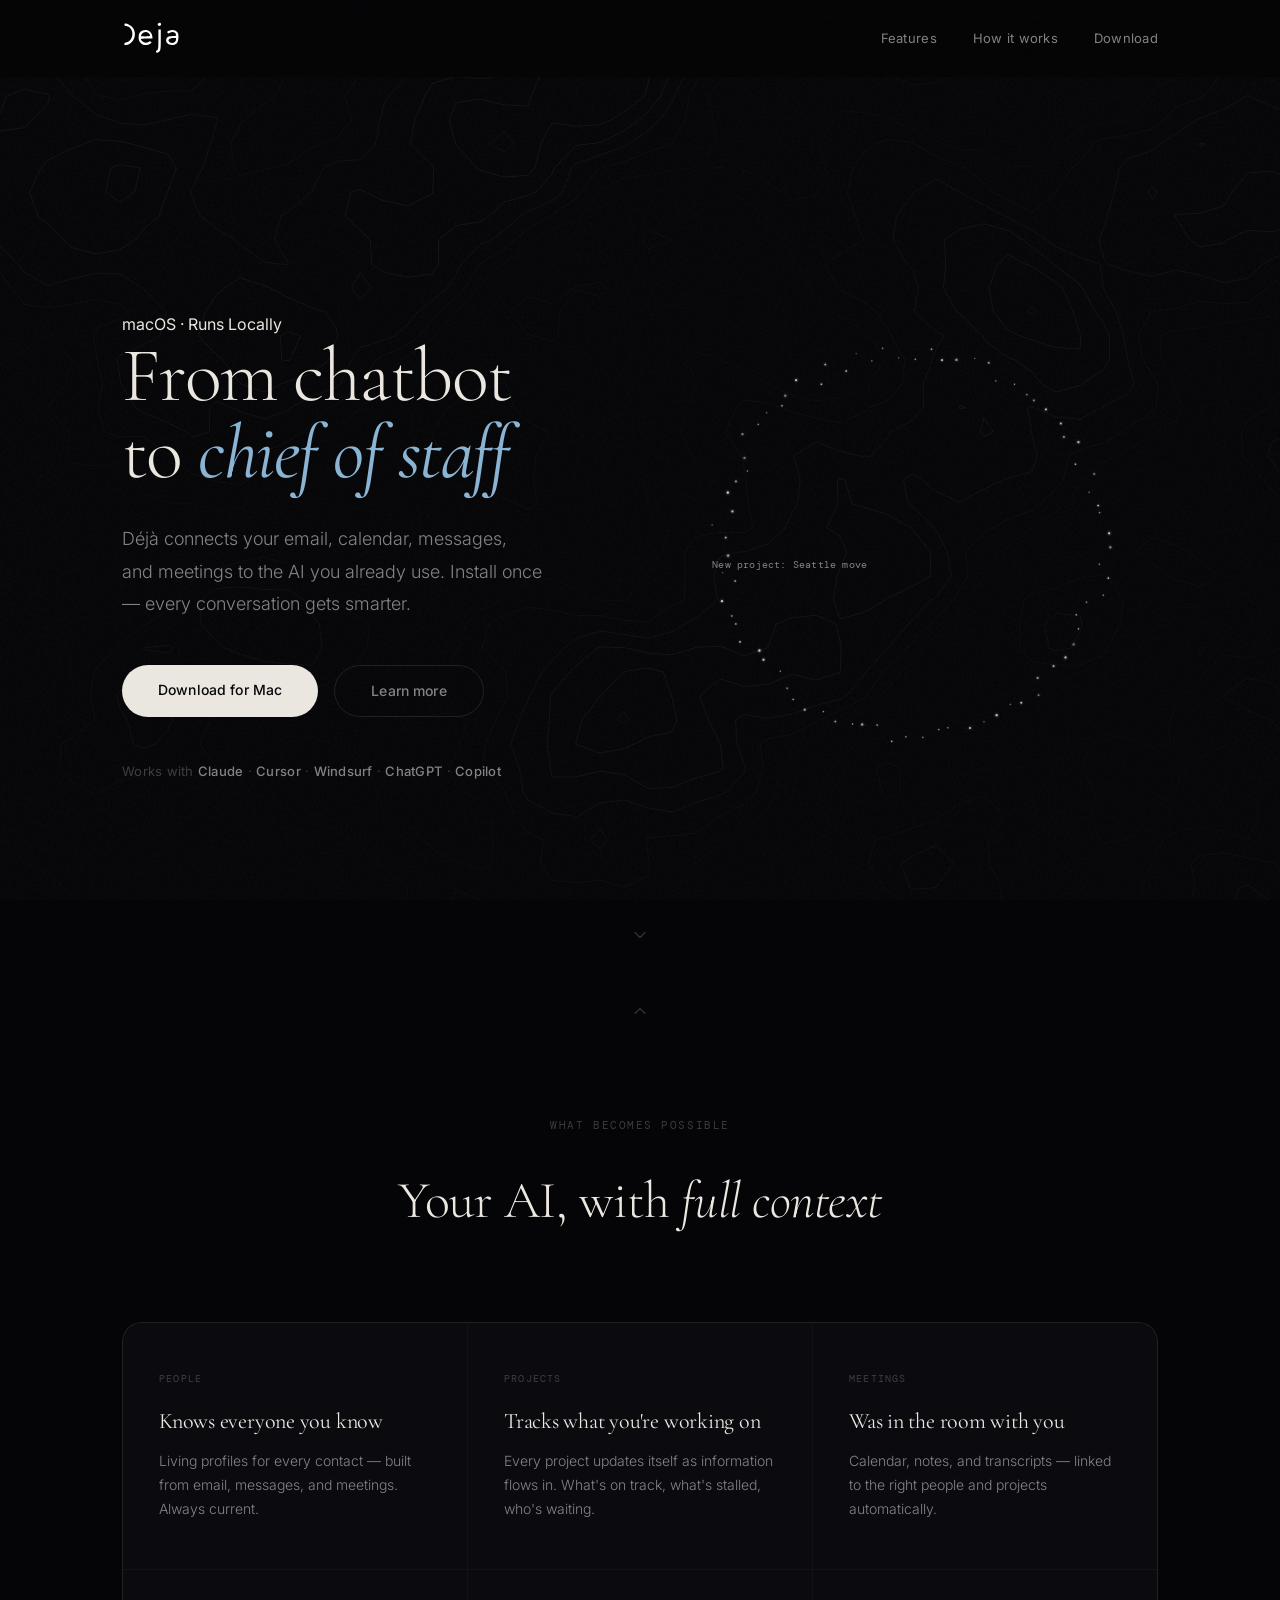
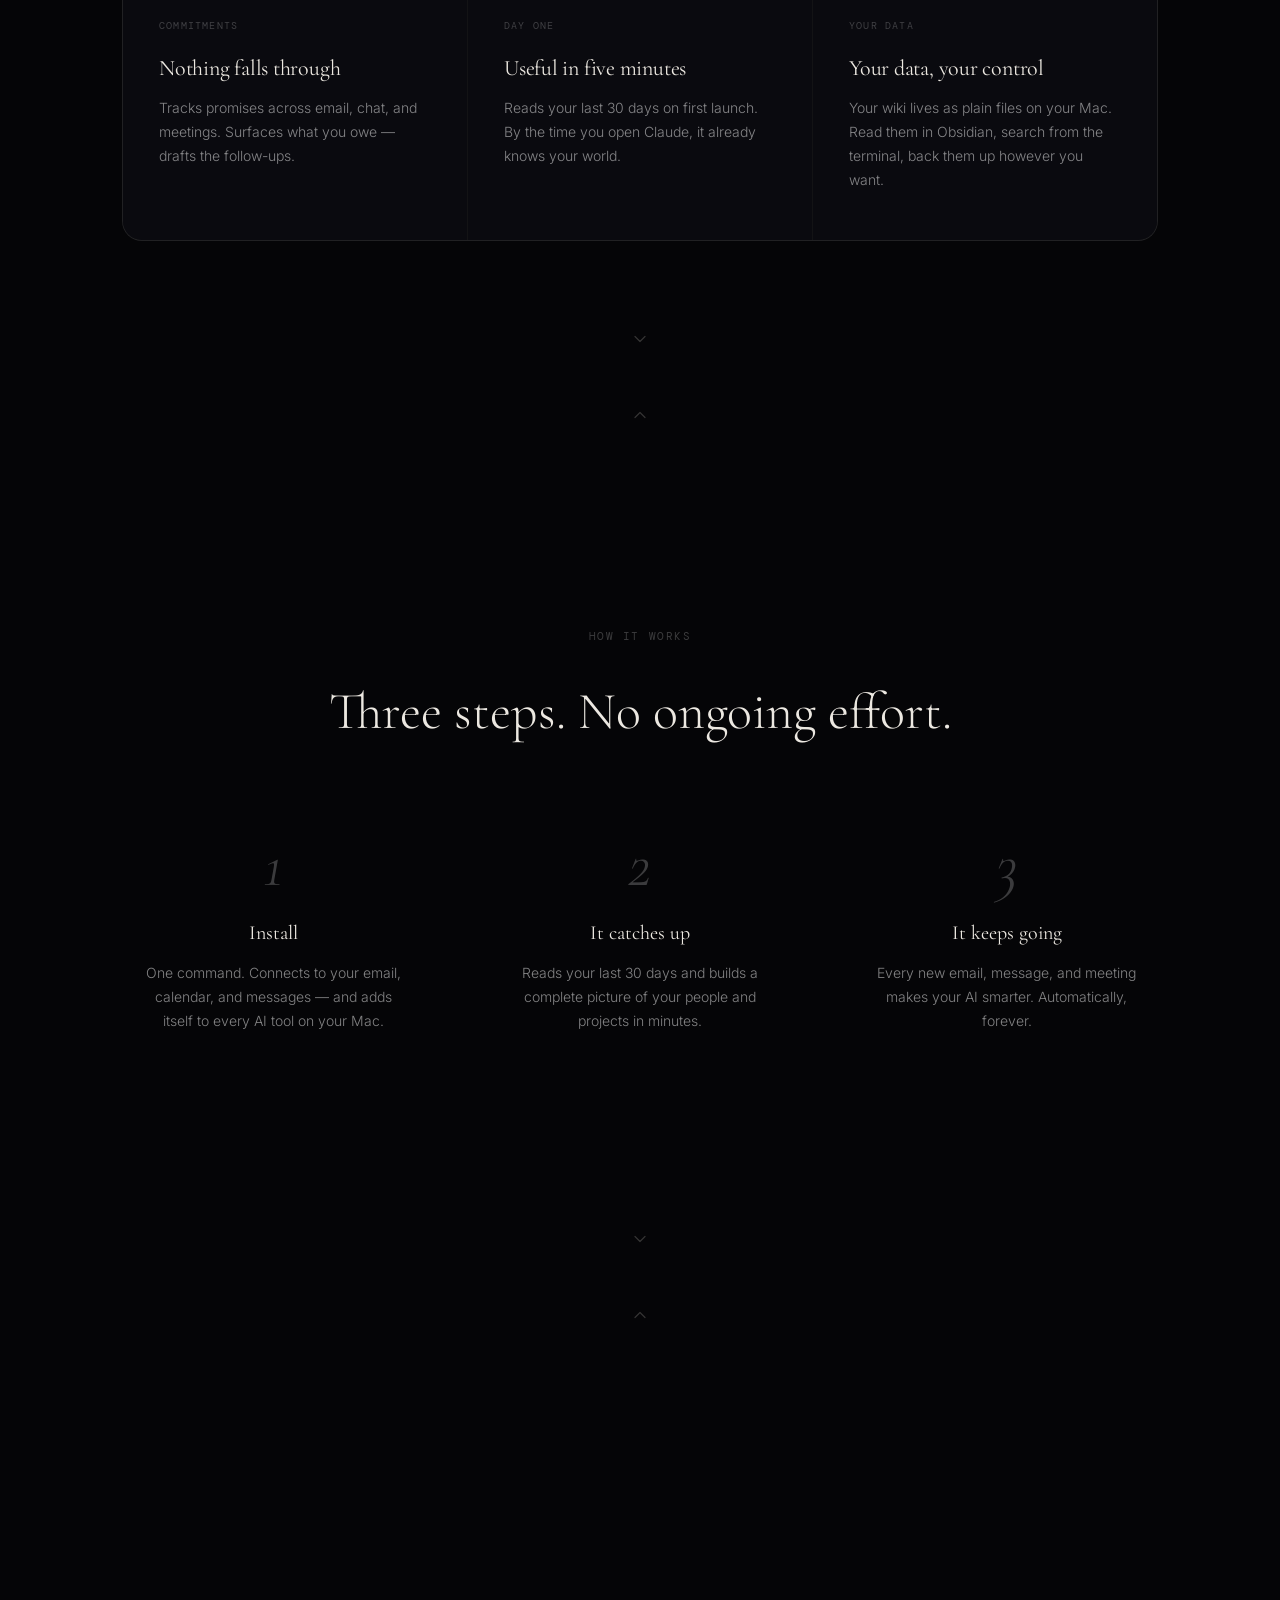
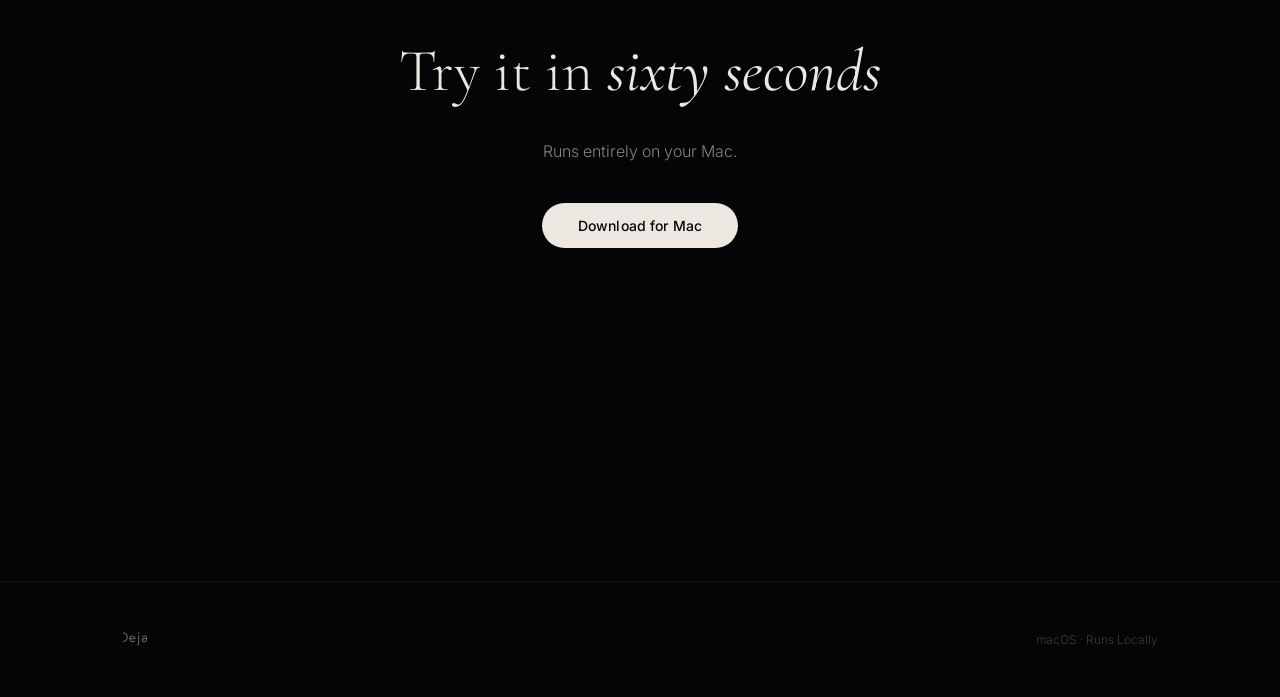
==== site/index.html @ c7aaafd3 "site: embedded up/down chevrons per slide, not fixed Co-Authored-By: Claude Opus 4.6 (1M context) <n" ====
<!DOCTYPE html>
<html lang="en">
<head>
<meta charset="UTF-8">
<meta name="viewport" content="width=device-width, initial-scale=1.0">
<title>Déjà — From chatbot to chief of staff</title>
<link rel="icon" type="image/svg+xml" href="/favicon.svg">
<link rel="preconnect" href="https://fonts.googleapis.com">
<link rel="preconnect" href="https://fonts.gstatic.com" crossorigin>
<link href="https://fonts.googleapis.com/css2?family=Cormorant+Garamond:ital,wght@0,300;0,400;0,500;0,600;1,300;1,400;1,500&family=DM+Mono:wght@300;400&family=Inter:wght@300;400;500&display=swap" rel="stylesheet">
<style>
*,*::before,*::after{box-sizing:border-box;margin:0;padding:0}

:root{
  --bg:#050507;
  --bg2:#0a0a0f;
  --bg3:#101018;
  --border:rgba(255,255,255,0.06);
  --border-b:rgba(255,255,255,0.10);
  --text:#ece8e1;
  --text2:rgba(255,255,255,0.50);
  --text3:rgba(255,255,255,0.22);
  --warm:rgba(236,232,225,0.08);
  --serif:'Cormorant Garamond',Georgia,serif;
  --sans:'Inter',system-ui,sans-serif;
  --mono:'DM Mono',monospace;
  --ease:cubic-bezier(0.16,1,0.3,1);
}

html{scroll-behavior:smooth;scroll-snap-type:y mandatory;overflow-y:scroll}
section,footer{scroll-snap-align:start}
body{background:var(--bg);color:var(--text);font-family:var(--sans);font-size:16px;line-height:1.6;overflow-x:hidden;-webkit-font-smoothing:antialiased}

/* Noise */
body::after{content:'';position:fixed;inset:0;background-image:url("data:image/svg+xml,%3Csvg viewBox='0 0 512 512' xmlns='http://www.w3.org/2000/svg'%3E%3Cfilter id='n'%3E%3CfeTurbulence type='fractalNoise' baseFrequency='0.65' numOctaves='4' stitchTiles='stitch'/%3E%3C/filter%3E%3Crect width='100%25' height='100%25' filter='url(%23n)' opacity='0.03'/%3E%3C/svg%3E");pointer-events:none;z-index:50}

/* Topo background */
.topo{position:fixed;inset:0;pointer-events:none;z-index:0;opacity:1}
.topo svg{width:100%;height:100%}

/* Layout */
.w{max-width:1100px;margin:0 auto;padding:0 32px;position:relative;z-index:1}
section{min-height:100vh;padding:140px 0;position:relative;display:flex;align-items:center}
section>.w{width:100%}

/* Reveal */
.r{opacity:0;transform:translateY(20px);transition:opacity 0.9s var(--ease),transform 0.9s var(--ease)}
.r.v{opacity:1;transform:translateY(0)}

/* ─── Nav ─── */
#top-bar{position:sticky;top:0;z-index:200}
nav{padding:20px 0;background:rgba(5,5,7,0.85);backdrop-filter:blur(20px);-webkit-backdrop-filter:blur(20px);border-bottom:1px solid transparent;transition:all 0.3s ease}
nav.scrolled{background:rgba(5,5,7,0.95);padding:14px 0;border-bottom-color:var(--border)}
.nav-i{display:flex;align-items:center;justify-content:space-between;position:relative}
.logo{display:flex;align-items:center;text-decoration:none}
.logo-svg{height:36px;width:auto}
.nav-l{display:flex;gap:36px;list-style:none}
.nav-l a{color:var(--text2);text-decoration:none;font-size:13px;font-weight:400;letter-spacing:0.02em;transition:color 0.2s}
.nav-l a:hover{color:var(--text)}

/* ─── Hero ─── */
.hero{padding:120px 0 80px}
.hero-grid{display:grid;grid-template-columns:1fr 1fr;gap:48px;align-items:center}
.hero-left{text-align:left}

.hero-ring{width:80px;height:80px;margin-bottom:48px}

/* Event ring — hero visual */
.event-ring-wrap{position:relative;width:100%;aspect-ratio:1;max-width:480px;margin:0 auto}
.event-ring-wrap canvas{width:100%;height:100%}
.event-label{
  position:absolute;
  font-family:var(--mono);font-size:10px;color:var(--text2);
  white-space:nowrap;pointer-events:none;
  opacity:0;transition:opacity 0.4s ease;
  letter-spacing:0.02em;
}
.event-label.on{opacity:1}

.hero h1{
  font-family:var(--serif);
  font-size:clamp(44px,6vw,80px);
  line-height:1.0;
  letter-spacing:-0.02em;
  font-weight:300;
  margin-bottom:32px;
}
.hero h1 em{font-style:italic;font-weight:400;color:#8ab4d4}

.hero-sub{font-size:18px;color:var(--text2);max-width:420px;line-height:1.8;font-weight:300;margin-bottom:44px}

.cta{display:flex;gap:16px;flex-wrap:wrap;margin-bottom:44px}
.btn{padding:14px 36px;font-size:14px;font-weight:500;border-radius:100px;text-decoration:none;transition:all 0.3s var(--ease);letter-spacing:0.01em}
.btn-p{background:var(--text);color:var(--bg)}
.btn-p:hover{transform:translateY(-2px);box-shadow:0 12px 40px rgba(236,232,225,0.15)}
.btn-s{background:transparent;color:var(--text2);border:1px solid var(--border-b)}
.btn-s:hover{border-color:var(--text2);color:var(--text)}

.compat{font-size:13px;color:var(--text3);font-weight:400;letter-spacing:0.02em}
.compat strong{color:var(--text2);font-weight:500}

@media(max-width:768px){
  .hero-grid{grid-template-columns:1fr;text-align:center}
  .hero-left{text-align:center}
  .cta{justify-content:center}
  .event-ring-wrap{max-width:320px}
}

/* Scroll chevrons — embedded in each slide */
.chev{
  position:absolute;left:50%;transform:translateX(-50%);
  cursor:pointer;opacity:0.2;transition:opacity 0.3s;
}
.chev:hover{opacity:0.5}
.chev-up{top:24px}
.chev-down{bottom:24px;animation:bob 2.5s ease infinite}
.chev svg{width:20px;height:20px}
.chev svg path{stroke:var(--text);stroke-width:1.5;fill:none;stroke-linecap:round;stroke-linejoin:round}
@keyframes bob{0%,100%{transform:translateY(0)}50%{transform:translateY(6px)}}

/* ─── Divider ─── */
.div-line{height:1px;background:var(--border)}

/* ─── Features ─── */
.feat{text-align:center}
.feat .label{font-family:var(--mono);font-size:11px;letter-spacing:0.14em;text-transform:uppercase;color:var(--text3);margin-bottom:24px}
.feat h2{font-family:var(--serif);font-size:clamp(36px,5vw,52px);font-weight:300;margin-bottom:80px;letter-spacing:-0.01em}

.cards{display:grid;grid-template-columns:repeat(3,1fr);gap:1px;background:var(--border);border-radius:20px;overflow:hidden;border:1px solid var(--border)}
.card{background:var(--bg2);padding:48px 36px;text-align:left;transition:background 0.4s}
.card:hover{background:var(--bg3)}
.card .label-sm{font-family:var(--mono);font-size:10px;color:var(--text3);letter-spacing:0.12em;text-transform:uppercase;margin-bottom:20px}
.card h3{font-family:var(--serif);font-size:22px;font-weight:400;letter-spacing:-0.01em;margin-bottom:14px;line-height:1.3}
.card p{color:var(--text2);font-size:14px;line-height:1.7;font-weight:300}

/* ─── Steps ─── */
.steps{text-align:center}
.steps .label{font-family:var(--mono);font-size:11px;letter-spacing:0.14em;text-transform:uppercase;color:var(--text3);margin-bottom:24px}
.steps h2{font-family:var(--serif);font-size:clamp(36px,5vw,52px);font-weight:300;margin-bottom:80px}
.step-grid{display:grid;grid-template-columns:repeat(3,1fr);gap:64px}
.step{text-align:center}
.step .num{font-family:var(--serif);font-size:64px;font-weight:300;font-style:italic;color:var(--text3);line-height:1;margin-bottom:20px}
.step h4{font-family:var(--serif);font-size:20px;font-weight:400;margin-bottom:12px}
.step p{font-size:14px;color:var(--text2);line-height:1.7;max-width:260px;margin:0 auto;font-weight:300}

/* ─── Install ─── */
.inst{text-align:center}
.inst h2{font-family:var(--serif);font-size:clamp(40px,6vw,60px);font-weight:300;margin-bottom:20px}
.inst h2 em{font-style:italic;font-weight:400}
.inst>div>p{color:var(--text2);font-size:16px;margin-bottom:48px;font-weight:300}

/* ─── Footer ─── */
footer{border-top:1px solid var(--border);padding:48px 0}
.foot{display:flex;justify-content:space-between;align-items:center}
.foot-l{display:flex;align-items:center;gap:12px}
.foot-l svg{height:16px;width:auto;opacity:0.4}
.foot-r{font-size:12px;color:var(--text3);font-weight:300}

/* Responsive */
@media(max-width:768px){
  section{padding:100px 0}
  .hero h1{font-size:40px}
  .cards{grid-template-columns:1fr}
  .step-grid{grid-template-columns:1fr;gap:48px}
  .nav-l{display:none}
  .compat{font-size:12px}
}
</style>
</head>
<body>

<div class="topo"><svg id="topo"></svg></div>

<header id="top-bar">
<nav>
  <div class="w nav-i">
    <a href="#" class="logo">
      <svg class="logo-svg" viewBox="4400 5100 3000 1800" xmlns="http://www.w3.org/2000/svg"><g transform="translate(0,12000) scale(1,-1)" fill="#ffffff"><path d="M6216 6740 c-39 -31 -42 -42 -21 -88 45 -98 184 -49 157 55 -15 63 -80 79 -136 33z"/><path d="M4524 6666 c5 -47 18 -57 93 -72 416 -82 402 -753 -18 -824 -71 -12 -79 -19 -79 -74 0 -59 1 -59 85 -45 506 84 610 789 151 1017 -145 72 -241 71 -232 -2z"/><path d="M6220 5944 c0 -495 -11 -564 -91 -564 -19 0 -29 -21 -29 -60 0 -69 30 -76 118 -31 111 57 122 117 122 649 l0 482 -60 0 -60 0 0 -476z"/><path d="M5400 6360 c-119 -64 -170 -163 -170 -330 0 -324 329 -496 592 -308 l62 43 -42 42 c-35 35 -48 38 -77 18 -119 -85 -259 -81 -347 9 -121 123 -102 135 219 142 l288 5 -9 108 c-21 251 -291 393 -516 271z m345 -139 c109 -122 86 -141 -175 -141 -249 0 -252 2 -184 102 92 136 256 154 359 39z"/><path d="M6745 6361 c-91 -42 -99 -55 -60 -108 23 -32 30 -31 105 8 145 76 310 16 310 -113 0 -46 -5 -48 -151 -48 -190 0 -278 -35 -322 -128 -125 -261 282 -444 519 -233 80 72 108 398 45 519 -71 137 -269 183 -446 103z m355 -432 c0 -143 -190 -226 -316 -138 -128 90 -25 209 180 209 l136 0 0 -71z"/></g></svg>
    </a>
    <ul class="nav-l">
      <li><a href="#features">Features</a></li>
      <li><a href="#how">How it works</a></li>
      <li><a href="/download">Download</a></li>
    </ul>
  </div>
</nav>
</header>

<section class="hero">
  <div class="w">
    <div class="hero-grid">
      <div class="hero-left">
        <div class="tag r">macOS · Runs Locally</div>
        <h1 class="r" style="transition-delay:0.1s">From chatbot<br>to <em>chief of staff</em></h1>
        <p class="hero-sub r" style="transition-delay:0.2s">Déjà connects your email, calendar, messages, and meetings to the AI you already use. Install once — every conversation gets smarter.</p>
        <div class="cta r" style="transition-delay:0.3s">
          <a href="/download" class="btn btn-p">Download for Mac</a>
          <a href="#features" class="btn btn-s">Learn more</a>
        </div>
        <div class="compat r" style="transition-delay:0.4s">
          Works with <strong>Claude</strong> · <strong>Cursor</strong> · <strong>Windsurf</strong> · <strong>ChatGPT</strong> · <strong>Copilot</strong>
        </div>
      </div>
      <div class="event-ring-wrap r" id="event-ring-wrap" style="transition-delay:0.2s">
        <canvas id="event-ring" width="960" height="960"></canvas>
      </div>
    </div>
  </div>
  <a class="chev chev-down" data-dir="down"><svg viewBox="0 0 24 24"><path d="M6 9l6 6 6-6"/></svg></a>
</section>

<section class="feat" id="features">
  <a class="chev chev-up" data-dir="up"><svg viewBox="0 0 24 24"><path d="M6 15l6-6 6 6"/></svg></a>
  <div class="w">
    <div class="label r">What becomes possible</div>
    <h2 class="r">Your AI, with <em style="font-style:italic">full context</em></h2>
    <div class="cards r" style="transition-delay:0.1s">
      <div class="card">
        <div class="label-sm">People</div>
        <h3>Knows everyone you know</h3>
        <p>Living profiles for every contact — built from email, messages, and meetings. Always current.</p>
      </div>
      <div class="card">
        <div class="label-sm">Projects</div>
        <h3>Tracks what you're working on</h3>
        <p>Every project updates itself as information flows in. What's on track, what's stalled, who's waiting.</p>
      </div>
      <div class="card">
        <div class="label-sm">Meetings</div>
        <h3>Was in the room with you</h3>
        <p>Calendar, notes, and transcripts — linked to the right people and projects automatically.</p>
      </div>
      <div class="card">
        <div class="label-sm">Commitments</div>
        <h3>Nothing falls through</h3>
        <p>Tracks promises across email, chat, and meetings. Surfaces what you owe — drafts the follow-ups.</p>
      </div>
      <div class="card">
        <div class="label-sm">Day one</div>
        <h3>Useful in five minutes</h3>
        <p>Reads your last 30 days on first launch. By the time you open Claude, it already knows your world.</p>
      </div>
      <div class="card">
        <div class="label-sm">Your data</div>
        <h3>Your data, your control</h3>
        <p>Your wiki lives as plain files on your Mac. Read them in Obsidian, search from the terminal, back them up however you want.</p>
      </div>
    </div>
  </div>
  <a class="chev chev-down" data-dir="down"><svg viewBox="0 0 24 24"><path d="M6 9l6 6 6-6"/></svg></a>
</section>

<section class="steps" id="how">
  <a class="chev chev-up" data-dir="up"><svg viewBox="0 0 24 24"><path d="M6 15l6-6 6 6"/></svg></a>
  <div class="w">
    <div class="label r">How it works</div>
    <h2 class="r">Three steps. No ongoing effort.</h2>
    <div class="step-grid r" style="transition-delay:0.1s">
      <div class="step">
        <div class="num">1</div>
        <h4>Install</h4>
        <p>One command. Connects to your email, calendar, and messages — and adds itself to every AI tool on your Mac.</p>
      </div>
      <div class="step">
        <div class="num">2</div>
        <h4>It catches up</h4>
        <p>Reads your last 30 days and builds a complete picture of your people and projects in minutes.</p>
      </div>
      <div class="step">
        <div class="num">3</div>
        <h4>It keeps going</h4>
        <p>Every new email, message, and meeting makes your AI smarter. Automatically, forever.</p>
      </div>
    </div>
  </div>
  <a class="chev chev-down" data-dir="down"><svg viewBox="0 0 24 24"><path d="M6 9l6 6 6-6"/></svg></a>
</section>

<section class="inst" id="install">
  <a class="chev chev-up" data-dir="up"><svg viewBox="0 0 24 24"><path d="M6 15l6-6 6 6"/></svg></a>
  <div class="w">
    <h2 class="r">Try it in <em>sixty seconds</em></h2>
    <p class="r">Runs entirely on your Mac.</p>
    <div class="r" style="transition-delay:0.1s">
      <a href="#" class="btn btn-p">Download for Mac</a>
    </div>
  </div>
</section>

<footer>
  <div class="w foot">
    <div class="foot-l">
      <svg viewBox="4400 5100 3000 1800" xmlns="http://www.w3.org/2000/svg"><g transform="translate(0,12000) scale(1,-1)" fill="#ffffff"><path d="M6216 6740 c-39 -31 -42 -42 -21 -88 45 -98 184 -49 157 55 -15 63 -80 79 -136 33z"/><path d="M4524 6666 c5 -47 18 -57 93 -72 416 -82 402 -753 -18 -824 -71 -12 -79 -19 -79 -74 0 -59 1 -59 85 -45 506 84 610 789 151 1017 -145 72 -241 71 -232 -2z"/><path d="M6220 5944 c0 -495 -11 -564 -91 -564 -19 0 -29 -21 -29 -60 0 -69 30 -76 118 -31 111 57 122 117 122 649 l0 482 -60 0 -60 0 0 -476z"/><path d="M5400 6360 c-119 -64 -170 -163 -170 -330 0 -324 329 -496 592 -308 l62 43 -42 42 c-35 35 -48 38 -77 18 -119 -85 -259 -81 -347 9 -121 123 -102 135 219 142 l288 5 -9 108 c-21 251 -291 393 -516 271z m345 -139 c109 -122 86 -141 -175 -141 -249 0 -252 2 -184 102 92 136 256 154 359 39z"/><path d="M6745 6361 c-91 -42 -99 -55 -60 -108 23 -32 30 -31 105 8 145 76 310 16 310 -113 0 -46 -5 -48 -151 -48 -190 0 -278 -35 -322 -128 -125 -261 282 -444 519 -233 80 72 108 398 45 519 -71 137 -269 183 -446 103z m355 -432 c0 -143 -190 -226 -316 -138 -128 90 -25 209 180 209 l136 0 0 -71z"/></g></svg>
    </div>
    <span class="foot-r">macOS · Runs Locally</span>
  </div>
</footer>


<script>
// ─── Animated dot ring ───
// A ring of dots that drift organically, breathing and reforming.
// Used for logo (nav), hero mark, and footer.
function dotRing(canvas,radius,count,dotSize,speed){
  const ctx=canvas.getContext('2d');
  const cx=canvas.width/2,cy=canvas.height/2;
  const dots=[];
  for(let i=0;i<count;i++){
    const angle=(Math.PI*2/count)*i;
    dots.push({
      baseAngle:angle,
      phase:Math.random()*Math.PI*2,
      // very small drift — dots stay close to the circle
      freqA:0.4+Math.random()*0.3,
      freqR:0.5+Math.random()*0.3,
      ampA:0.015+Math.random()*0.025,   // tiny angular drift
      ampR:0.04+Math.random()*0.06,      // tiny radial drift (fraction of radius)
    });
  }
  let t=0;
  function draw(){
    ctx.clearRect(0,0,canvas.width,canvas.height);
    t+=speed;
    for(const d of dots){
      const aOff=Math.sin(t*d.freqA+d.phase)*d.ampA;
      const rOff=Math.sin(t*d.freqR*1.3+d.phase+1.5)*d.ampR*radius;
      const a=d.baseAngle+aOff;
      const r=radius+rOff;
      const x=cx+Math.cos(a)*r;
      const y=cy+Math.sin(a)*r;
      // soft glow
      const grad=ctx.createRadialGradient(x,y,0,x,y,dotSize*2.5);
      grad.addColorStop(0,'rgba(236,232,225,0.6)');
      grad.addColorStop(1,'rgba(236,232,225,0)');
      ctx.beginPath();
      ctx.arc(x,y,dotSize*2.5,0,Math.PI*2);
      ctx.fillStyle=grad;
      ctx.fill();
      // crisp dot
      ctx.beginPath();
      ctx.arc(x,y,dotSize,0,Math.PI*2);
      ctx.fillStyle='rgba(236,232,225,0.85)';
      ctx.fill();
    }
    requestAnimationFrame(draw);
  }
  draw();
}


// ─── Event ring — hero visual ───
(function(){
  const canvas=document.getElementById('event-ring');
  const wrap=document.getElementById('event-ring-wrap');
  const ctx=canvas.getContext('2d');
  const W=canvas.width,H=canvas.height;
  const cx=W/2,cy=H/2,radius=380;
  const COUNT=80;

  // Colors by signal type
  const C={
    email:'#7eb8da',    // blue
    cal:'#d4a574',      // amber
    msg:'#a8d4a0',      // green
    meet:'#c9b3df',     // purple
    contact:'#dfb3b3',  // pink
    project:'#dfd4b3',  // gold
    wiki:'#b3c9df',     // slate
  };
  const EVENTS=[
    // Email — sent, received, threads
    {l:'Sent reply to contractor',c:C.email},
    {l:'Email from recruiter',c:C.email},
    {l:'Thread: Q2 pricing rollback',c:C.email},
    {l:'Follow-up drafted to Sarah',c:C.email},
    {l:'Invoice from landscaper',c:C.email},
    {l:'Sent: listing agreement signed',c:C.email},
    {l:'Email from kids\' coach',c:C.email},
    {l:'Newsletter archived',c:C.email},
    {l:'Thread: relocation logistics',c:C.email},
    {l:'Reply to design feedback',c:C.email},
    // Calendar — past & upcoming
    {l:'1:1 with manager ended',c:C.cal},
    {l:'Board review tomorrow 2pm',c:C.cal},
    {l:'Call with Alex — 35 min',c:C.cal},
    {l:'Team standup ended',c:C.cal},
    {l:'Interview loop completed',c:C.cal},
    {l:'Parent-teacher conf at 4pm',c:C.cal},
    {l:'Dentist appointment moved',c:C.cal},
    // Messages — iMessage, WhatsApp, Slack
    {l:'iMessage from partner',c:C.msg},
    {l:'WhatsApp: soccer parents',c:C.msg},
    {l:'Slack DM from Amanda',c:C.msg},
    {l:'iMessage: "on my way"',c:C.msg},
    {l:'WhatsApp: sent voice note',c:C.msg},
    {l:'Slack thread: theme bug',c:C.msg},
    {l:'iMessage from Mom',c:C.msg},
    {l:'Group chat: weekend plans',c:C.msg},
    // Meetings — Granola, Meet transcripts
    {l:'Meeting notes: product sync',c:C.meet},
    {l:'Transcript: investor call',c:C.meet},
    {l:'Action items extracted',c:C.meet},
    {l:'Granola: design review',c:C.meet},
    {l:'Meeting with no notes recorded',c:C.meet},
    {l:'Transcript: onboarding call',c:C.meet},
    // Contacts — enrichment
    {l:'Phone added: +1 480-600-8011',c:C.contact},
    {l:'New contact: Jake Fowler',c:C.contact},
    {l:'Company enriched: Shopify',c:C.contact},
    {l:'Email found: kaz@opendoor.com',c:C.contact},
    {l:'Contact merged: duplicate',c:C.contact},
    // Projects — updates, status
    {l:'Project updated: home reno',c:C.project},
    {l:'Commitment tracked: send deck',c:C.project},
    {l:'Project closed: offer declined',c:C.project},
    {l:'New project: Seattle move',c:C.project},
    {l:'Stalled: waiting on reply',c:C.project},
    // Wiki — page writes
    {l:'Wiki: created people/jake-fowler',c:C.wiki},
    {l:'Wiki: updated pricing-overhaul',c:C.wiki},
    {l:'Wiki: linked 3 entities',c:C.wiki},
    {l:'Wiki: enriched 12 contacts',c:C.wiki},
    {l:'Reflect: cleaned stale facts',c:C.wiki},
    {l:'Wiki: 94 people, 23 projects',c:C.wiki},
  ];

  const dots=[];
  const labelEls=[];
  let t=0;

  // The ring slowly rotates
  let ringAngle=0;

  for(let i=0;i<COUNT;i++){
    const angle=(Math.PI*2/COUNT)*i;
    const ev=EVENTS[i%EVENTS.length];
    dots.push({
      baseAngle:angle,
      phase:Math.random()*Math.PI*2,
      freqA:0.3+Math.random()*0.4,
      freqR:0.35+Math.random()*0.35,
      ampA:0.008+Math.random()*0.015,
      ampR:0.02+Math.random()*0.04,
      color:ev.c,
      size:1+Math.random()*1.5,
      opacity:0.4+Math.random()*0.5,
      active:0,
      label:ev.l,
    });
  }

  // Create a small pool of reusable label elements
  const LABEL_POOL=4;
  for(let i=0;i<LABEL_POOL;i++){
    const el=document.createElement('div');
    el.className='event-label';
    wrap.appendChild(el);
    labelEls.push({el,dotIdx:-1,life:0});
  }

  // Activate random dots
  function fireEvent(){
    const idx=Math.floor(Math.random()*COUNT);
    const d=dots[idx];
    d.active=1;

    // Find a free label slot
    const slot=labelEls.find(l=>l.life<=0);
    if(slot){
      slot.dotIdx=idx;
      slot.life=300;
      slot.el.textContent=d.label;
      slot.el.classList.add('on');
    }

    setTimeout(fireEvent,1500+Math.random()*2000);
  }
  setTimeout(fireEvent,600);

  function draw(){
    ctx.clearRect(0,0,W,H);
    t+=0.006;
    ringAngle+=0.0003; // slow rotation

    for(let i=0;i<COUNT;i++){
      const d=dots[i];

      // Decay active glow
      if(d.active>0)d.active=Math.max(0,d.active-0.012);

      const aOff=Math.sin(t*d.freqA+d.phase)*d.ampA;
      const rOff=Math.sin(t*d.freqR*1.3+d.phase+1.5)*d.ampR*radius;
      const a=d.baseAngle+aOff+ringAngle;
      const r=radius+rOff;
      const x=cx+Math.cos(a)*r;
      const y=cy+Math.sin(a)*r;

      // Store for label positioning
      d._x=x;d._y=y;d._a=a;

      const rgb=hexToRgb(d.color);
      const glow=d.active;

      // Active: colored glow burst
      if(glow>0.01){
        const grad=ctx.createRadialGradient(x,y,0,x,y,25*glow);
        grad.addColorStop(0,`rgba(${rgb},${0.4*glow})`);
        grad.addColorStop(1,`rgba(${rgb},0)`);
        ctx.beginPath();
        ctx.arc(x,y,25*glow,0,Math.PI*2);
        ctx.fillStyle=grad;
        ctx.fill();
      }

      // Ambient glow
      const aGrad=ctx.createRadialGradient(x,y,0,x,y,d.size*3);
      aGrad.addColorStop(0,`rgba(236,232,225,${d.opacity*0.25})`);
      aGrad.addColorStop(1,'rgba(236,232,225,0)');
      ctx.beginPath();
      ctx.arc(x,y,d.size*3,0,Math.PI*2);
      ctx.fillStyle=aGrad;
      ctx.fill();

      // Dot — colored when active, warm white when idle
      const dotColor=glow>0.3?d.color:`rgba(236,232,225,${d.opacity})`;
      const dotR=d.size+(glow>0.3?1.5*glow:0);
      ctx.beginPath();
      ctx.arc(x,y,dotR,0,Math.PI*2);
      ctx.fillStyle=dotColor;
      ctx.fill();
    }

    // Update label positions — anchored to dot, offset outward
    const cssW=wrap.offsetWidth;
    const scale=cssW/W;
    for(const slot of labelEls){
      if(slot.life>0){
        slot.life--;
        if(slot.life<=0){
          slot.el.classList.remove('on');
          slot.dotIdx=-1;
          continue;
        }
        const d=dots[slot.dotIdx];
        // Position label at the dot, nudged outward from center
        const outward=16;
        const lx=d._x*scale+Math.cos(d._a)*outward;
        const ly=d._y*scale+Math.sin(d._a)*outward;
        slot.el.style.left=lx+'px';
        slot.el.style.top=ly+'px';
        slot.el.style.right='auto';
      }
    }

    requestAnimationFrame(draw);
  }

  function hexToRgb(hex){
    const r=parseInt(hex.slice(1,3),16);
    const g=parseInt(hex.slice(3,5),16);
    const b=parseInt(hex.slice(5,7),16);
    return`${r},${g},${b}`;
  }

  draw();
})();

// ─── Topo contour lines ───
(function(){
  const svg=document.getElementById('topo');
  const NS='http://www.w3.org/2000/svg';
  let W,H,t=0;

  const SEED=Math.random()*1000;
  const P=new Uint8Array(512);
  for(let i=0;i<256;i++)P[i]=i;
  for(let i=255;i>0;i--){const j=Math.floor((SEED+i*2654435761)%256);[P[i],P[j]]=[P[j],P[i]]}
  for(let i=0;i<256;i++)P[i+256]=P[i];

  function fade(t){return t*t*t*(t*(t*6-15)+10)}
  function lerp(a,b,t){return a+t*(b-a)}
  function grad(h,x,y){const v=h&3;return(v===0?x+y:v===1?-x+y:v===2?x-y:-x-y)}
  function noise(x,y){
    const X=Math.floor(x)&255,Y=Math.floor(y)&255;
    const xf=x-Math.floor(x),yf=y-Math.floor(y);
    const u=fade(xf),v=fade(yf);
    const aa=P[P[X]+Y],ab=P[P[X]+Y+1],ba=P[P[X+1]+Y],bb=P[P[X+1]+Y+1];
    return lerp(lerp(grad(aa,xf,yf),grad(ba,xf-1,yf),u),lerp(grad(ab,xf,yf-1),grad(bb,xf-1,yf-1),u),v);
  }
  function fbm(x,y,oct){let v=0,amp=1,freq=1,max=0;for(let i=0;i<oct;i++){v+=noise(x*freq,y*freq)*amp;max+=amp;amp*=0.5;freq*=2}return v/max}

  function contour(threshold,res,time){
    const cols=Math.ceil(W/res)+1,rows=Math.ceil(H/res)+1;
    const field=[];
    for(let j=0;j<rows;j++){field[j]=[];for(let i=0;i<cols;i++)field[j][i]=fbm(i*0.06+time*0.3,j*0.06+time*0.15,4)}
    const segs=[];
    for(let j=0;j<rows-1;j++){for(let i=0;i<cols-1;i++){
      const tl=field[j][i]>=threshold?1:0,tr=field[j][i+1]>=threshold?1:0,br=field[j+1][i+1]>=threshold?1:0,bl=field[j+1][i]>=threshold?1:0;
      const idx=tl*8+tr*4+br*2+bl;if(idx===0||idx===15)continue;
      const x=i*res,y=j*res;
      function interp(v1,v2,a,b){const t=(threshold-v1)/(v2-v1);return[a[0]+t*(b[0]-a[0]),a[1]+t*(b[1]-a[1])]}
      const T=interp(field[j][i],field[j][i+1],[x,y],[x+res,y]);
      const R=interp(field[j][i+1],field[j+1][i+1],[x+res,y],[x+res,y+res]);
      const B=interp(field[j+1][i],field[j+1][i+1],[x,y+res],[x+res,y+res]);
      const L=interp(field[j][i],field[j+1][i],[x,y],[x,y+res]);
      const cases={1:[L,B],2:[B,R],3:[L,R],4:[T,R],5:[T,L,B,R],6:[T,B],7:[T,L],8:[T,L],9:[T,B],10:[T,R,B,L],11:[T,R],12:[L,R],13:[B,R],14:[L,B]};
      const c=cases[idx];if(c){if(c.length===4){segs.push([c[0],c[1]]);segs.push([c[2],c[3]])}else segs.push([c[0],c[1]])}
    }}
    return segs;
  }

  function render(){
    W=window.innerWidth;H=window.innerHeight;
    svg.setAttribute('viewBox',`0 0 ${W} ${H}`);
    const res=24,levels=10;let paths='';
    for(let l=0;l<levels;l++){
      const threshold=-0.5+l*(1.0/levels);
      const segs=contour(threshold,res,t);if(!segs.length)continue;
      let d='';for(const s of segs)d+=`M${s[0][0].toFixed(1)},${s[0][1].toFixed(1)}L${s[1][0].toFixed(1)},${s[1][1].toFixed(1)}`;
      const opacity=0.05+0.03*Math.sin(l*0.7+t*2);
      paths+=`<path d="${d}" fill="none" stroke="rgba(236,232,225,${opacity.toFixed(4)})" stroke-width="0.8"/>`;
    }
    svg.innerHTML=paths;
  }
  function loop(){t+=0.003;render();requestAnimationFrame(loop)}
  window.addEventListener('resize',()=>render());
  loop();
})();

// ─── Nav scroll state ───
const nav=document.querySelector('nav');
window.addEventListener('scroll',()=>{
  if(window.scrollY>80)nav.classList.add('scrolled');
  else nav.classList.remove('scrolled');
},{passive:true});

// ─── Chevron clicks ───
const sections=Array.from(document.querySelectorAll('section'));
document.querySelectorAll('.chev').forEach(ch=>{
  ch.addEventListener('click',()=>{
    const sec=ch.closest('section');
    const i=sections.indexOf(sec);
    if(ch.dataset.dir==='down'&&i<sections.length-1)sections[i+1].scrollIntoView({behavior:'smooth'});
    if(ch.dataset.dir==='up'&&i>0)sections[i-1].scrollIntoView({behavior:'smooth'});
  });
});

// ─── Reveal ───
const els=document.querySelectorAll('.r');
const obs=new IntersectionObserver(e=>{e.forEach(x=>{if(x.isIntersecting)x.target.classList.add('v')})},{threshold:0.1,rootMargin:'0px 0px -40px 0px'});
els.forEach(e=>obs.observe(e));
document.addEventListener('DOMContentLoaded',()=>{document.querySelectorAll('.hero .r').forEach(e=>{setTimeout(()=>e.classList.add('v'),100)})});
</script>

</body>
</html>
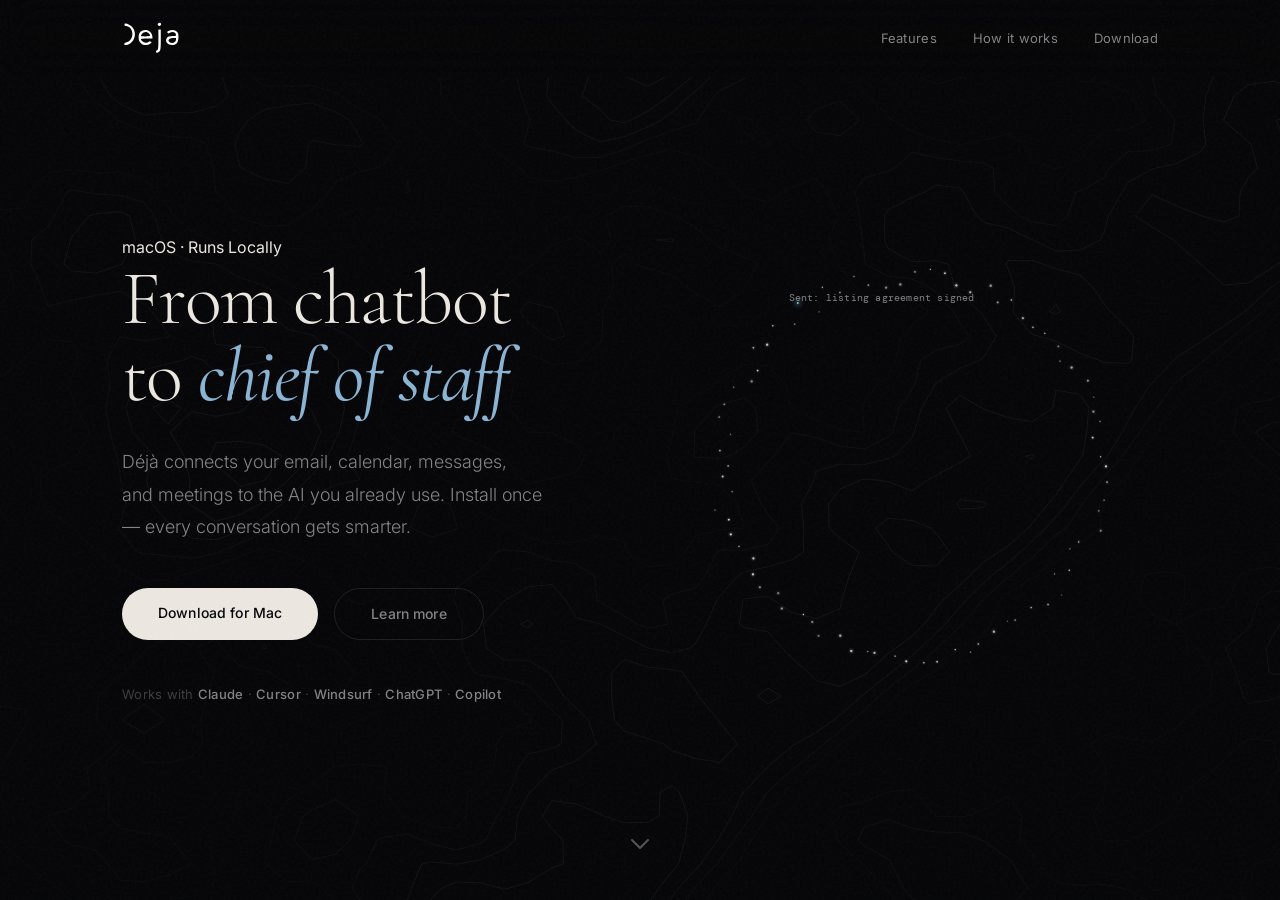
==== commit 3434c993: "site: tru.so-style scroll snap with fixed landing container Co-Authored-By: Claude Opus 4.6 (1M cont" ====
--- a/site/index.html
+++ b/site/index.html
@@ -27,9 +27,23 @@
   --ease:cubic-bezier(0.16,1,0.3,1);
 }
 
-html{scroll-behavior:smooth;scroll-snap-type:y mandatory;overflow-y:scroll}
-section,footer{scroll-snap-align:start}
-body{background:var(--bg);color:var(--text);font-family:var(--sans);font-size:16px;line-height:1.6;overflow-x:hidden;-webkit-font-smoothing:antialiased}
+html,body{margin:0;padding:0;height:100%;overflow:hidden}
+body{background:var(--bg);color:var(--text);font-family:var(--sans);font-size:16px;line-height:1.6;-webkit-font-smoothing:antialiased}
+
+/* Scroll container — fixed viewport, this is the scroll root */
+.landing{
+  position:fixed;top:0;right:0;bottom:0;left:0;
+  overflow-x:hidden;overflow-y:auto;
+  scroll-snap-type:y mandatory;
+  scroll-behavior:smooth;
+}
+.landing section{
+  height:100vh;scroll-snap-align:start;
+  display:flex;align-items:center;position:relative;
+  overflow:hidden;
+}
+.landing section>.w{width:100%}
+.landing footer{scroll-snap-align:end}
 
 /* Noise */
 body::after{content:'';position:fixed;inset:0;background-image:url("data:image/svg+xml,%3Csvg viewBox='0 0 512 512' xmlns='http://www.w3.org/2000/svg'%3E%3Cfilter id='n'%3E%3CfeTurbulence type='fractalNoise' baseFrequency='0.65' numOctaves='4' stitchTiles='stitch'/%3E%3C/filter%3E%3Crect width='100%25' height='100%25' filter='url(%23n)' opacity='0.03'/%3E%3C/svg%3E");pointer-events:none;z-index:50}
@@ -40,16 +54,15 @@
 
 /* Layout */
 .w{max-width:1100px;margin:0 auto;padding:0 32px;position:relative;z-index:1}
-section{min-height:100vh;padding:140px 0;position:relative;display:flex;align-items:center}
-section>.w{width:100%}
+section{padding:80px 0}
 
 /* Reveal */
 .r{opacity:0;transform:translateY(20px);transition:opacity 0.9s var(--ease),transform 0.9s var(--ease)}
 .r.v{opacity:1;transform:translateY(0)}
 
 /* ─── Nav ─── */
-#top-bar{position:sticky;top:0;z-index:200}
-nav{padding:20px 0;background:rgba(5,5,7,0.85);backdrop-filter:blur(20px);-webkit-backdrop-filter:blur(20px);border-bottom:1px solid transparent;transition:all 0.3s ease}
+#top-bar{position:fixed;top:0;left:0;right:0;z-index:200}
+nav{padding:20px 0;background:rgba(5,5,7,0.8);backdrop-filter:blur(20px);-webkit-backdrop-filter:blur(20px);border-bottom:1px solid transparent;transition:all 0.3s ease}
 nav.scrolled{background:rgba(5,5,7,0.95);padding:14px 0;border-bottom-color:var(--border)}
 .nav-i{display:flex;align-items:center;justify-content:space-between;position:relative}
 .logo{display:flex;align-items:center;text-decoration:none}
@@ -106,17 +119,26 @@
   .event-ring-wrap{max-width:320px}
 }
 
-/* Scroll chevrons — embedded in each slide */
-.chev{
-  position:absolute;left:50%;transform:translateX(-50%);
-  cursor:pointer;opacity:0.2;transition:opacity 0.3s;
-}
-.chev:hover{opacity:0.5}
-.chev-up{top:24px}
-.chev-down{bottom:24px;animation:bob 2.5s ease infinite}
-.chev svg{width:20px;height:20px}
-.chev svg path{stroke:var(--text);stroke-width:1.5;fill:none;stroke-linecap:round;stroke-linejoin:round}
-@keyframes bob{0%,100%{transform:translateY(0)}50%{transform:translateY(6px)}}
+/* Scroll hints — embedded in each slide like tru.so */
+.scroll-hint{
+  position:absolute;bottom:28px;left:50%;transform:translateX(-50%);
+  z-index:10;display:flex;flex-direction:column;align-items:center;
+  opacity:0.35;cursor:pointer;padding:12px 24px;
+  transition:opacity 0.2s;text-decoration:none;
+}
+.scroll-hint:hover{opacity:0.8}
+.scroll-hint svg{width:32px;height:32px}
+.scroll-hint svg polyline{stroke:var(--text);stroke-width:1.5;fill:none;stroke-linecap:round;stroke-linejoin:round}
+
+.scroll-hint-up{
+  position:absolute;top:12px;left:50%;transform:translateX(-50%);
+  z-index:10;display:flex;flex-direction:column;align-items:center;
+  opacity:0.2;cursor:pointer;padding:12px 24px;
+  transition:opacity 0.2s;text-decoration:none;
+}
+.scroll-hint-up:hover{opacity:0.7}
+.scroll-hint-up svg{width:24px;height:24px}
+.scroll-hint-up svg polyline{stroke:var(--text);stroke-width:1.5;fill:none;stroke-linecap:round;stroke-linejoin:round}
 
 /* ─── Divider ─── */
 .div-line{height:1px;background:var(--border)}
@@ -168,6 +190,8 @@
 </style>
 </head>
 <body>
+
+<div class="landing" id="landing">
 
 <div class="topo"><svg id="topo"></svg></div>
 
@@ -206,11 +230,11 @@
       </div>
     </div>
   </div>
-  <a class="chev chev-down" data-dir="down"><svg viewBox="0 0 24 24"><path d="M6 9l6 6 6-6"/></svg></a>
+  <a href="#features" class="scroll-hint"><svg viewBox="0 0 24 24"><polyline points="6 9 12 15 18 9"/></svg></a>
 </section>
 
 <section class="feat" id="features">
-  <a class="chev chev-up" data-dir="up"><svg viewBox="0 0 24 24"><path d="M6 15l6-6 6 6"/></svg></a>
+  <a href="#" class="scroll-hint-up"><svg viewBox="0 0 24 24"><polyline points="6 15 12 9 18 15"/></svg></a>
   <div class="w">
     <div class="label r">What becomes possible</div>
     <h2 class="r">Your AI, with <em style="font-style:italic">full context</em></h2>
@@ -247,11 +271,11 @@
       </div>
     </div>
   </div>
-  <a class="chev chev-down" data-dir="down"><svg viewBox="0 0 24 24"><path d="M6 9l6 6 6-6"/></svg></a>
+  <a href="#how" class="scroll-hint"><svg viewBox="0 0 24 24"><polyline points="6 9 12 15 18 9"/></svg></a>
 </section>
 
 <section class="steps" id="how">
-  <a class="chev chev-up" data-dir="up"><svg viewBox="0 0 24 24"><path d="M6 15l6-6 6 6"/></svg></a>
+  <a href="#features" class="scroll-hint-up"><svg viewBox="0 0 24 24"><polyline points="6 15 12 9 18 15"/></svg></a>
   <div class="w">
     <div class="label r">How it works</div>
     <h2 class="r">Three steps. No ongoing effort.</h2>
@@ -273,11 +297,11 @@
       </div>
     </div>
   </div>
-  <a class="chev chev-down" data-dir="down"><svg viewBox="0 0 24 24"><path d="M6 9l6 6 6-6"/></svg></a>
+  <a href="#install" class="scroll-hint"><svg viewBox="0 0 24 24"><polyline points="6 9 12 15 18 9"/></svg></a>
 </section>
 
 <section class="inst" id="install">
-  <a class="chev chev-up" data-dir="up"><svg viewBox="0 0 24 24"><path d="M6 15l6-6 6 6"/></svg></a>
+  <a href="#how" class="scroll-hint-up"><svg viewBox="0 0 24 24"><polyline points="6 15 12 9 18 15"/></svg></a>
   <div class="w">
     <h2 class="r">Try it in <em>sixty seconds</em></h2>
     <p class="r">Runs entirely on your Mac.</p>
@@ -296,6 +320,7 @@
   </div>
 </footer>
 
+</div><!-- /landing -->
 
 <script>
 // ─── Animated dot ring ───
@@ -627,27 +652,36 @@
   loop();
 })();
 
-// ─── Nav scroll state ───
+// ─── Scroll container + nav state ───
+const landing=document.getElementById('landing');
 const nav=document.querySelector('nav');
-window.addEventListener('scroll',()=>{
-  if(window.scrollY>80)nav.classList.add('scrolled');
+
+landing.addEventListener('scroll',()=>{
+  if(landing.scrollTop>80)nav.classList.add('scrolled');
   else nav.classList.remove('scrolled');
 },{passive:true});
 
-// ─── Chevron clicks ───
-const sections=Array.from(document.querySelectorAll('section'));
-document.querySelectorAll('.chev').forEach(ch=>{
-  ch.addEventListener('click',()=>{
-    const sec=ch.closest('section');
-    const i=sections.indexOf(sec);
-    if(ch.dataset.dir==='down'&&i<sections.length-1)sections[i+1].scrollIntoView({behavior:'smooth'});
-    if(ch.dataset.dir==='up'&&i>0)sections[i-1].scrollIntoView({behavior:'smooth'});
-  });
+// ─── Anchor click handler (like tru.so) ───
+landing.addEventListener('click',(e)=>{
+  const a=e.target.closest('a[href^="#"]');
+  if(!a)return;
+  const id=a.getAttribute('href').slice(1);
+  if(!id){
+    // href="#" means scroll to top
+    e.preventDefault();
+    landing.scrollTo({top:0,behavior:'smooth'});
+    return;
+  }
+  const target=document.getElementById(id);
+  if(target){
+    e.preventDefault();
+    landing.scrollTo({top:target.offsetTop,behavior:'smooth'});
+  }
 });
 
 // ─── Reveal ───
 const els=document.querySelectorAll('.r');
-const obs=new IntersectionObserver(e=>{e.forEach(x=>{if(x.isIntersecting)x.target.classList.add('v')})},{threshold:0.1,rootMargin:'0px 0px -40px 0px'});
+const obs=new IntersectionObserver(e=>{e.forEach(x=>{if(x.isIntersecting)x.target.classList.add('v')})},{root:landing,threshold:0.1,rootMargin:'0px 0px -40px 0px'});
 els.forEach(e=>obs.observe(e));
 document.addEventListener('DOMContentLoaded',()=>{document.querySelectorAll('.hero .r').forEach(e=>{setTimeout(()=>e.classList.add('v'),100)})});
 </script>
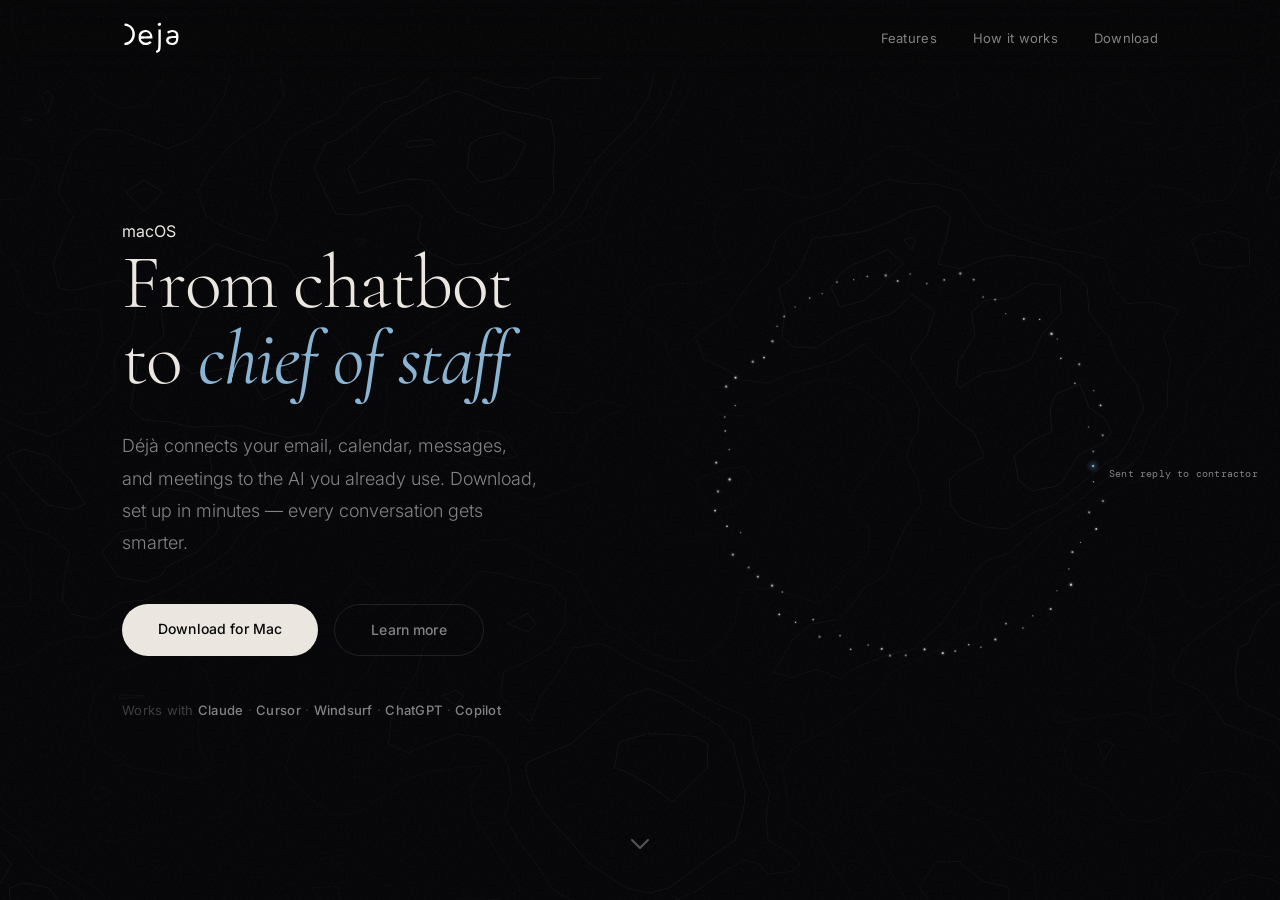
==== commit 00a155da: "site: fix install copy for DMG, remove runs-locally claims Co-Authored-By: Claude Opus 4.6 (1M conte" ====
--- a/site/index.html
+++ b/site/index.html
@@ -214,9 +214,9 @@
   <div class="w">
     <div class="hero-grid">
       <div class="hero-left">
-        <div class="tag r">macOS · Runs Locally</div>
+        <div class="tag r">macOS</div>
         <h1 class="r" style="transition-delay:0.1s">From chatbot<br>to <em>chief of staff</em></h1>
-        <p class="hero-sub r" style="transition-delay:0.2s">Déjà connects your email, calendar, messages, and meetings to the AI you already use. Install once — every conversation gets smarter.</p>
+        <p class="hero-sub r" style="transition-delay:0.2s">Déjà connects your email, calendar, messages, and meetings to the AI you already use. Download, set up in minutes — every conversation gets smarter.</p>
         <div class="cta r" style="transition-delay:0.3s">
           <a href="/download" class="btn btn-p">Download for Mac</a>
           <a href="#features" class="btn btn-s">Learn more</a>
@@ -267,7 +267,7 @@
       <div class="card">
         <div class="label-sm">Your data</div>
         <h3>Your data, your control</h3>
-        <p>Your wiki lives as plain files on your Mac. Read them in Obsidian, search from the terminal, back them up however you want.</p>
+        <p>Your wiki lives as plain files on your Mac. Browse in Obsidian, back them up however you want. You own your data.</p>
       </div>
     </div>
   </div>
@@ -282,8 +282,8 @@
     <div class="step-grid r" style="transition-delay:0.1s">
       <div class="step">
         <div class="num">1</div>
-        <h4>Install</h4>
-        <p>One command. Connects to your email, calendar, and messages — and adds itself to every AI tool on your Mac.</p>
+        <h4>Download</h4>
+        <p>Drag to Applications. A guided setup connects your email, calendar, and messages — and adds Déjà to every AI tool on your Mac.</p>
       </div>
       <div class="step">
         <div class="num">2</div>
@@ -304,7 +304,7 @@
   <a href="#how" class="scroll-hint-up"><svg viewBox="0 0 24 24"><polyline points="6 15 12 9 18 15"/></svg></a>
   <div class="w">
     <h2 class="r">Try it in <em>sixty seconds</em></h2>
-    <p class="r">Runs entirely on your Mac.</p>
+    <p class="r">Download the app. Set up in minutes.</p>
     <div class="r" style="transition-delay:0.1s">
       <a href="#" class="btn btn-p">Download for Mac</a>
     </div>
@@ -316,7 +316,7 @@
     <div class="foot-l">
       <svg viewBox="4400 5100 3000 1800" xmlns="http://www.w3.org/2000/svg"><g transform="translate(0,12000) scale(1,-1)" fill="#ffffff"><path d="M6216 6740 c-39 -31 -42 -42 -21 -88 45 -98 184 -49 157 55 -15 63 -80 79 -136 33z"/><path d="M4524 6666 c5 -47 18 -57 93 -72 416 -82 402 -753 -18 -824 -71 -12 -79 -19 -79 -74 0 -59 1 -59 85 -45 506 84 610 789 151 1017 -145 72 -241 71 -232 -2z"/><path d="M6220 5944 c0 -495 -11 -564 -91 -564 -19 0 -29 -21 -29 -60 0 -69 30 -76 118 -31 111 57 122 117 122 649 l0 482 -60 0 -60 0 0 -476z"/><path d="M5400 6360 c-119 -64 -170 -163 -170 -330 0 -324 329 -496 592 -308 l62 43 -42 42 c-35 35 -48 38 -77 18 -119 -85 -259 -81 -347 9 -121 123 -102 135 219 142 l288 5 -9 108 c-21 251 -291 393 -516 271z m345 -139 c109 -122 86 -141 -175 -141 -249 0 -252 2 -184 102 92 136 256 154 359 39z"/><path d="M6745 6361 c-91 -42 -99 -55 -60 -108 23 -32 30 -31 105 8 145 76 310 16 310 -113 0 -46 -5 -48 -151 -48 -190 0 -278 -35 -322 -128 -125 -261 282 -444 519 -233 80 72 108 398 45 519 -71 137 -269 183 -446 103z m355 -432 c0 -143 -190 -226 -316 -138 -128 90 -25 209 180 209 l136 0 0 -71z"/></g></svg>
     </div>
-    <span class="foot-r">macOS · Runs Locally</span>
+    <span class="foot-r">macOS</span>
   </div>
 </footer>
 
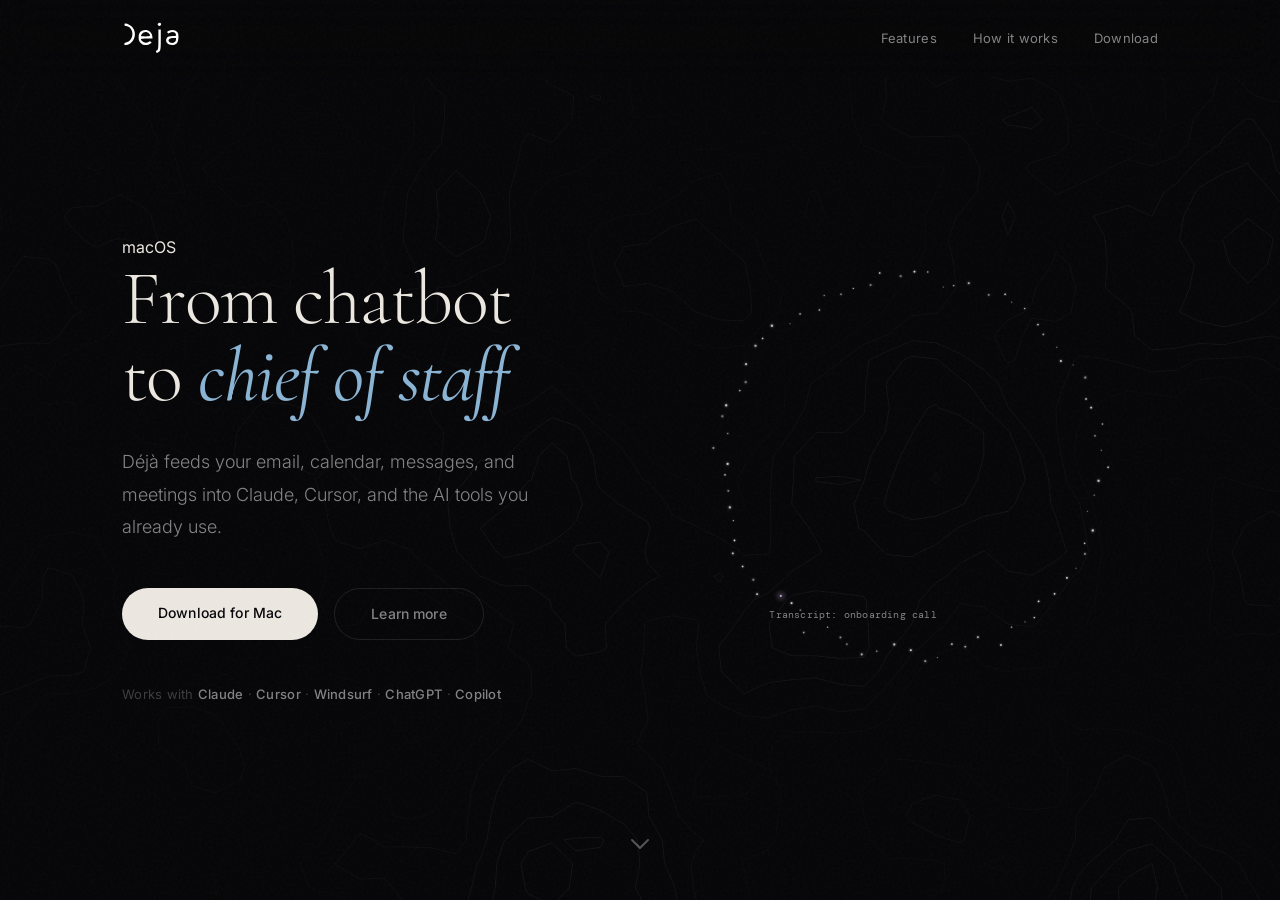
==== commit ddb16f13: "site: tighten all copy, remove wiki/obsidian refs, no lock-in card Co-Authored-By: Claude Opus 4.6 (" ====
--- a/site/index.html
+++ b/site/index.html
@@ -216,7 +216,7 @@
       <div class="hero-left">
         <div class="tag r">macOS</div>
         <h1 class="r" style="transition-delay:0.1s">From chatbot<br>to <em>chief of staff</em></h1>
-        <p class="hero-sub r" style="transition-delay:0.2s">Déjà connects your email, calendar, messages, and meetings to the AI you already use. Download, set up in minutes — every conversation gets smarter.</p>
+        <p class="hero-sub r" style="transition-delay:0.2s">Déjà feeds your email, calendar, messages, and meetings into Claude, Cursor, and the AI tools you already use.</p>
         <div class="cta r" style="transition-delay:0.3s">
           <a href="/download" class="btn btn-p">Download for Mac</a>
           <a href="#features" class="btn btn-s">Learn more</a>
@@ -237,37 +237,37 @@
   <a href="#" class="scroll-hint-up"><svg viewBox="0 0 24 24"><polyline points="6 15 12 9 18 15"/></svg></a>
   <div class="w">
     <div class="label r">What becomes possible</div>
-    <h2 class="r">Your AI, with <em style="font-style:italic">full context</em></h2>
+    <h2 class="r">What <em style="font-style:italic">full context</em> unlocks</h2>
     <div class="cards r" style="transition-delay:0.1s">
       <div class="card">
         <div class="label-sm">People</div>
-        <h3>Knows everyone you know</h3>
-        <p>Living profiles for every contact — built from email, messages, and meetings. Always current.</p>
+        <h3>Knows your people</h3>
+        <p>A living profile for every contact. Built from your email, messages, and meetings.</p>
       </div>
       <div class="card">
         <div class="label-sm">Projects</div>
-        <h3>Tracks what you're working on</h3>
-        <p>Every project updates itself as information flows in. What's on track, what's stalled, who's waiting.</p>
+        <h3>Tracks your projects</h3>
+        <p>Projects update themselves as emails arrive and meetings happen.</p>
       </div>
       <div class="card">
         <div class="label-sm">Meetings</div>
-        <h3>Was in the room with you</h3>
-        <p>Calendar, notes, and transcripts — linked to the right people and projects automatically.</p>
+        <h3>Remembers every meeting</h3>
+        <p>Notes and transcripts linked to the right people and projects.</p>
       </div>
       <div class="card">
         <div class="label-sm">Commitments</div>
-        <h3>Nothing falls through</h3>
-        <p>Tracks promises across email, chat, and meetings. Surfaces what you owe — drafts the follow-ups.</p>
+        <h3>Catches your commitments</h3>
+        <p>Spots what you promised in email, chat, and meetings. Drafts the follow-ups.</p>
       </div>
       <div class="card">
         <div class="label-sm">Day one</div>
-        <h3>Useful in five minutes</h3>
-        <p>Reads your last 30 days on first launch. By the time you open Claude, it already knows your world.</p>
+        <h3>Ready in minutes</h3>
+        <p>On first launch, Déjà reads your last 30 days. Your AI knows your world before you ask.</p>
       </div>
       <div class="card">
         <div class="label-sm">Your data</div>
-        <h3>Your data, your control</h3>
-        <p>Your wiki lives as plain files on your Mac. Browse in Obsidian, back them up however you want. You own your data.</p>
+        <h3>No vendor lock-in</h3>
+        <p>Your knowledge base lives on your machine. Export it, back it up, or delete it anytime.</p>
       </div>
     </div>
   </div>
@@ -278,17 +278,17 @@
   <a href="#features" class="scroll-hint-up"><svg viewBox="0 0 24 24"><polyline points="6 15 12 9 18 15"/></svg></a>
   <div class="w">
     <div class="label r">How it works</div>
-    <h2 class="r">Three steps. No ongoing effort.</h2>
+    <h2 class="r">Set up once. It takes it from there.</h2>
     <div class="step-grid r" style="transition-delay:0.1s">
       <div class="step">
         <div class="num">1</div>
         <h4>Download</h4>
-        <p>Drag to Applications. A guided setup connects your email, calendar, and messages — and adds Déjà to every AI tool on your Mac.</p>
+        <p>Guided setup connects your accounts and your AI tools.</p>
       </div>
       <div class="step">
         <div class="num">2</div>
         <h4>It catches up</h4>
-        <p>Reads your last 30 days and builds a complete picture of your people and projects in minutes.</p>
+        <p>Reads your last 30 days. Builds a full picture of your people and projects.</p>
       </div>
       <div class="step">
         <div class="num">3</div>
@@ -303,8 +303,8 @@
 <section class="inst" id="install">
   <a href="#how" class="scroll-hint-up"><svg viewBox="0 0 24 24"><polyline points="6 15 12 9 18 15"/></svg></a>
   <div class="w">
-    <h2 class="r">Try it in <em>sixty seconds</em></h2>
-    <p class="r">Download the app. Set up in minutes.</p>
+    <h2 class="r">Try <em>Déjà</em></h2>
+    <p class="r">Download for Mac. Set up in minutes.</p>
     <div class="r" style="transition-delay:0.1s">
       <a href="#" class="btn btn-p">Download for Mac</a>
     </div>
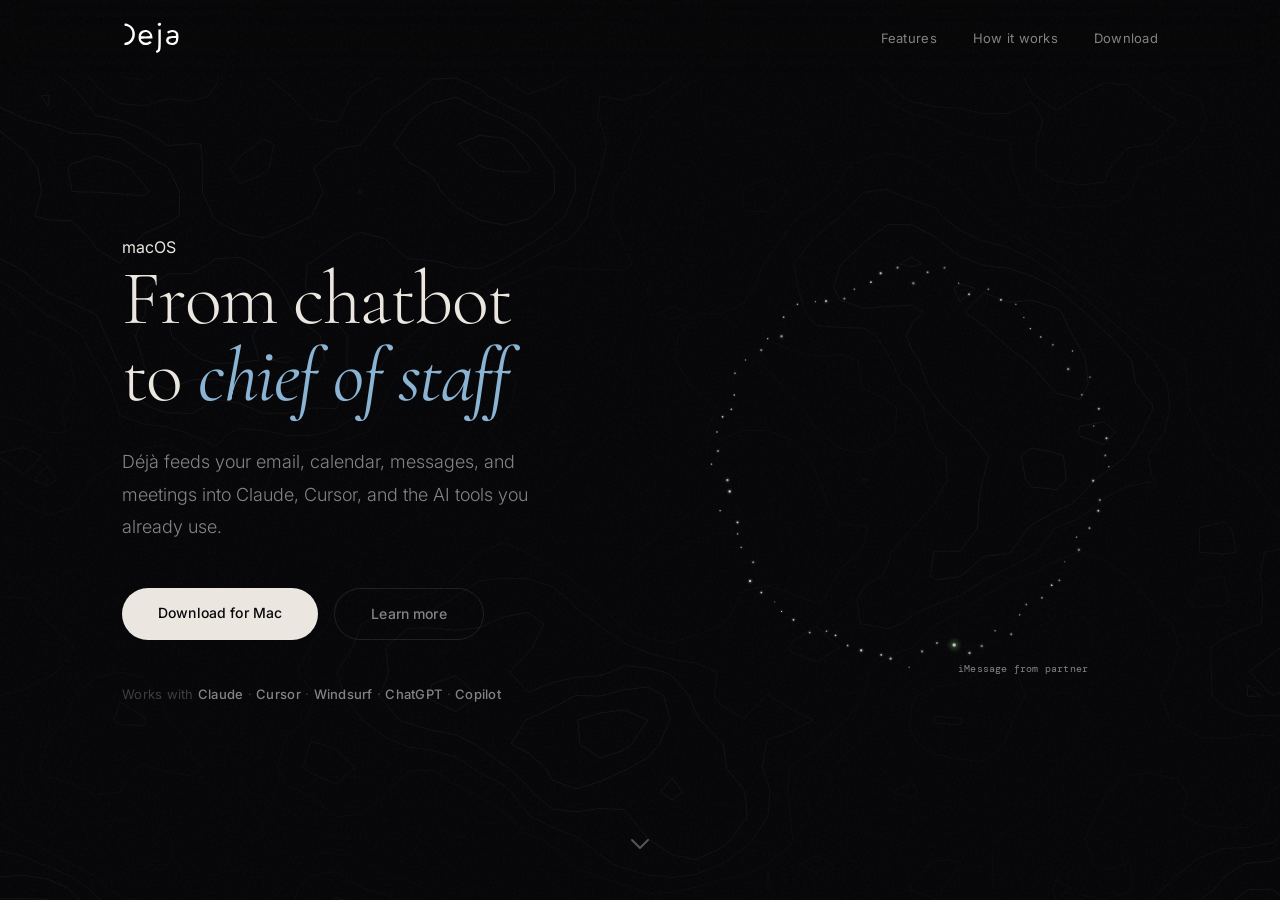
==== commit ce4d1f39: "site: your data stays yours" ====
--- a/site/index.html
+++ b/site/index.html
@@ -266,7 +266,7 @@
       </div>
       <div class="card">
         <div class="label-sm">Your data</div>
-        <h3>No vendor lock-in</h3>
+        <h3>Your data stays yours</h3>
         <p>Your knowledge base lives on your machine. Export it, back it up, or delete it anytime.</p>
       </div>
     </div>
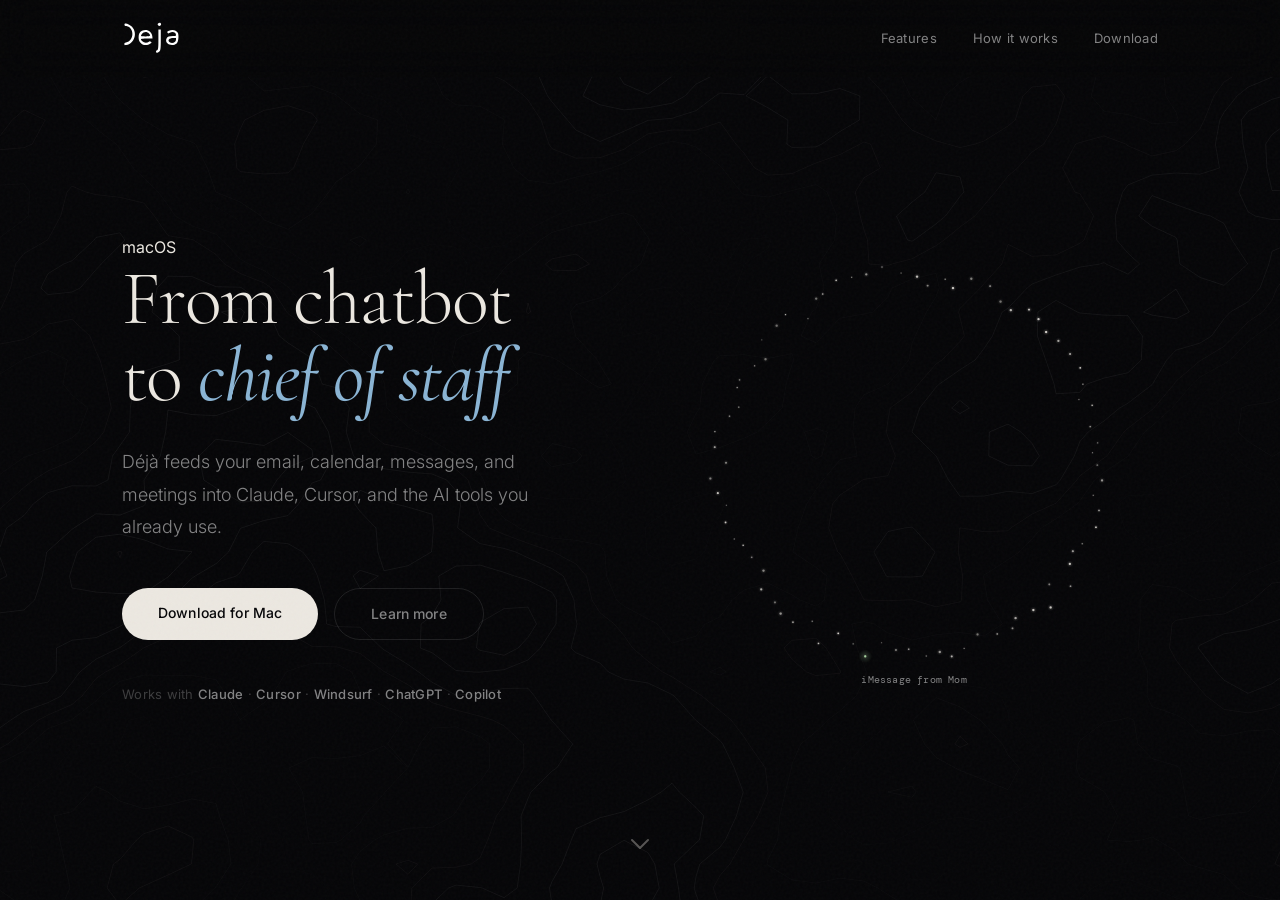
==== commit 53893048: "site: heading fix" ====
--- a/site/index.html
+++ b/site/index.html
@@ -237,7 +237,7 @@
   <a href="#" class="scroll-hint-up"><svg viewBox="0 0 24 24"><polyline points="6 15 12 9 18 15"/></svg></a>
   <div class="w">
     <div class="label r">What becomes possible</div>
-    <h2 class="r">What <em style="font-style:italic">full context</em> unlocks</h2>
+    <h2 class="r">Your AI with <em style="font-style:italic">full context</em></h2>
     <div class="cards r" style="transition-delay:0.1s">
       <div class="card">
         <div class="label-sm">People</div>
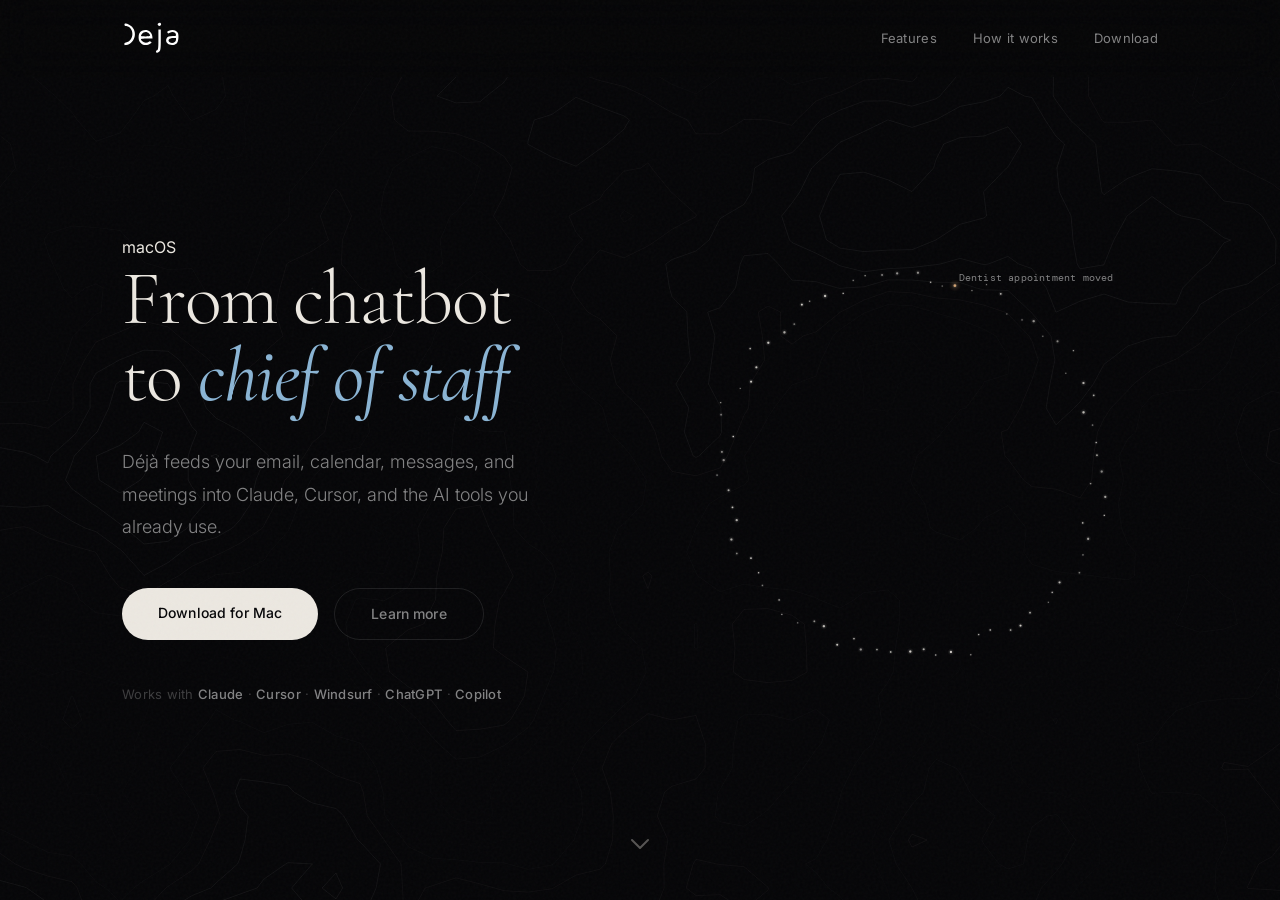
==== commit f3f0f997: "site: remove specific 30 days claim" ====
--- a/site/index.html
+++ b/site/index.html
@@ -262,7 +262,7 @@
       <div class="card">
         <div class="label-sm">Day one</div>
         <h3>Ready in minutes</h3>
-        <p>On first launch, Déjà reads your last 30 days. Your AI knows your world before you ask.</p>
+        <p>On first launch, Déjà catches up on your recent history. Your AI knows your world before you ask.</p>
       </div>
       <div class="card">
         <div class="label-sm">Your data</div>
@@ -288,7 +288,7 @@
       <div class="step">
         <div class="num">2</div>
         <h4>It catches up</h4>
-        <p>Reads your last 30 days. Builds a full picture of your people and projects.</p>
+        <p>Catches up on your recent history. Builds a full picture of your people and projects.</p>
       </div>
       <div class="step">
         <div class="num">3</div>
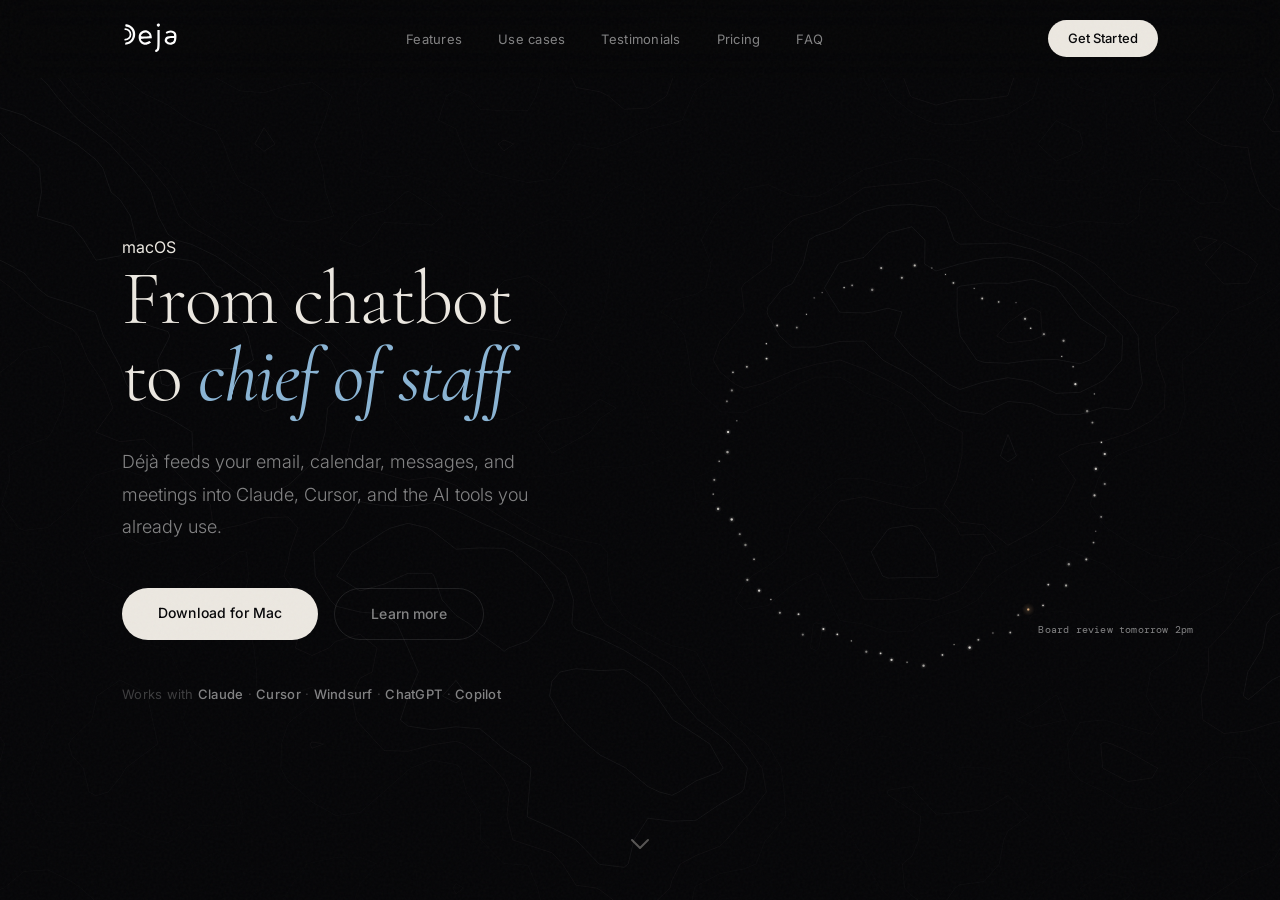
==== commit 85a910b3: "site: add pages, updated nav, and logo with inner arc - Nav now matches Earmark pattern: Features, U" ====
--- a/site/index.html
+++ b/site/index.html
@@ -70,6 +70,8 @@
 .nav-l{display:flex;gap:36px;list-style:none}
 .nav-l a{color:var(--text2);text-decoration:none;font-size:13px;font-weight:400;letter-spacing:0.02em;transition:color 0.2s}
 .nav-l a:hover{color:var(--text)}
+.btn-nav{font-size:13px;font-weight:500;color:var(--bg);background:var(--text);padding:8px 20px;border-radius:100px;text-decoration:none;letter-spacing:0.01em;transition:all 0.3s var(--ease)}
+.btn-nav:hover{transform:translateY(-1px);box-shadow:0 8px 24px rgba(236,232,225,0.12)}
 
 /* ─── Hero ─── */
 .hero{padding:120px 0 80px}
@@ -171,12 +173,63 @@
 .inst h2 em{font-style:italic;font-weight:400}
 .inst>div>p{color:var(--text2);font-size:16px;margin-bottom:48px;font-weight:300}
 
+/* ─── Use cases ─── */
+.use-cases{text-align:center}
+.use-cases .label{font-family:var(--mono);font-size:11px;letter-spacing:0.14em;text-transform:uppercase;color:var(--text3);margin-bottom:24px}
+.use-cases h2{font-family:var(--serif);font-size:clamp(36px,5vw,52px);font-weight:300;margin-bottom:80px;letter-spacing:-0.01em}
+.uc-grid{display:grid;grid-template-columns:1fr 1fr;gap:1px;background:var(--border);border-radius:20px;overflow:hidden;border:1px solid var(--border)}
+.uc-card{background:var(--bg2);padding:48px 40px;text-align:left;transition:background 0.4s}
+.uc-card:hover{background:var(--bg3)}
+.uc-icon{font-size:28px;margin-bottom:20px;opacity:0.7}
+.uc-card h3{font-family:var(--serif);font-size:22px;font-weight:400;letter-spacing:-0.01em;margin-bottom:14px;line-height:1.3}
+.uc-card p{color:var(--text2);font-size:14px;line-height:1.7;font-weight:300}
+
+/* ─── Testimonials ─── */
+.testimonials{text-align:center}
+.testimonials .label{font-family:var(--mono);font-size:11px;letter-spacing:0.14em;text-transform:uppercase;color:var(--text3);margin-bottom:24px}
+.testimonials h2{font-family:var(--serif);font-size:clamp(36px,5vw,52px);font-weight:300;margin-bottom:80px;letter-spacing:-0.01em}
+.test-grid{display:grid;grid-template-columns:repeat(3,1fr);gap:1px;background:var(--border);border-radius:20px;overflow:hidden;border:1px solid var(--border)}
+.test-card{background:var(--bg2);padding:36px 32px;text-align:left;transition:background 0.4s}
+.test-card:hover{background:var(--bg3)}
+.test-card blockquote{font-size:15px;line-height:1.7;font-weight:300;color:var(--text);margin-bottom:24px;font-style:normal}
+.test-who{display:flex;align-items:center;gap:12px}
+.test-avatar{width:36px;height:36px;border-radius:50%;background:var(--bg3);border:1px solid var(--border-b);display:flex;align-items:center;justify-content:center;font-family:var(--serif);font-size:16px;color:var(--text2);font-weight:400}
+.test-name{font-size:13px;font-weight:500;color:var(--text)}
+.test-title{font-size:12px;color:var(--text3);font-weight:300}
+
+/* ─── Pricing ─── */
+.pricing{text-align:center}
+.pricing .label{font-family:var(--mono);font-size:11px;letter-spacing:0.14em;text-transform:uppercase;color:var(--text3);margin-bottom:24px}
+.pricing h2{font-family:var(--serif);font-size:clamp(36px,5vw,52px);font-weight:300;margin-bottom:20px;letter-spacing:-0.01em}
+.pricing>div>p.pricing-sub{color:var(--text2);font-size:16px;font-weight:300;margin-bottom:64px}
+.price-grid{display:grid;grid-template-columns:repeat(3,1fr);gap:1px;background:var(--border);border-radius:20px;overflow:hidden;border:1px solid var(--border);text-align:left}
+.price-card{background:var(--bg2);padding:40px 36px;transition:background 0.4s}
+.price-card:hover{background:var(--bg3)}
+.price-card.featured{background:var(--bg3)}
+.price-tier{font-size:14px;font-weight:500;color:var(--text);margin-bottom:8px}
+.price-badge{display:inline-block;font-family:var(--mono);font-size:10px;letter-spacing:0.08em;text-transform:uppercase;color:var(--accent);border:1px solid rgba(138,180,212,0.3);padding:2px 8px;border-radius:100px;margin-left:8px;vertical-align:middle}
+.price-amount{font-family:var(--serif);font-size:48px;font-weight:300;letter-spacing:-0.02em;margin-bottom:4px}
+.price-period{font-size:13px;color:var(--text3);font-weight:300;margin-bottom:24px}
+.price-btn{display:inline-block;padding:12px 28px;font-size:13px;font-weight:500;border-radius:100px;text-decoration:none;transition:all 0.3s var(--ease);letter-spacing:0.01em;margin-bottom:32px}
+.price-btn-p{background:var(--text);color:var(--bg)}
+.price-btn-p:hover{transform:translateY(-2px);box-shadow:0 12px 40px rgba(236,232,225,0.15)}
+.price-btn-s{background:transparent;color:var(--text2);border:1px solid var(--border-b)}
+.price-btn-s:hover{border-color:var(--text2);color:var(--text)}
+.price-features{list-style:none;padding:0}
+.price-features li{font-size:13px;color:var(--text2);font-weight:300;padding:8px 0;border-top:1px solid var(--border);display:flex;align-items:center;gap:8px}
+.price-features li svg{width:14px;height:14px;stroke:var(--text3);stroke-width:2;fill:none;flex-shrink:0}
+
 /* ─── Footer ─── */
-footer{border-top:1px solid var(--border);padding:48px 0}
-.foot{display:flex;justify-content:space-between;align-items:center}
-.foot-l{display:flex;align-items:center;gap:12px}
-.foot-l svg{height:16px;width:auto;opacity:0.4}
-.foot-r{font-size:12px;color:var(--text3);font-weight:300}
+footer{border-top:1px solid var(--border);padding:64px 0;scroll-snap-align:end}
+.foot-grid{display:grid;grid-template-columns:1fr 1fr 1fr;gap:48px}
+.foot-brand svg{height:16px;width:auto;opacity:0.4;margin-bottom:16px;display:block}
+.foot-brand p{font-size:13px;color:var(--text3);font-weight:300;line-height:1.7;max-width:240px}
+.foot-col h4{font-size:11px;font-family:var(--mono);letter-spacing:0.12em;text-transform:uppercase;color:var(--text3);margin-bottom:20px;font-weight:400}
+.foot-col ul{list-style:none;padding:0}
+.foot-col ul li{margin-bottom:12px}
+.foot-col ul a{color:var(--text2);text-decoration:none;font-size:13px;font-weight:300;transition:color 0.2s}
+.foot-col ul a:hover{color:var(--text)}
+.foot-bottom{margin-top:48px;padding-top:24px;border-top:1px solid var(--border);font-size:12px;color:var(--text3);font-weight:300}
 
 /* Responsive */
 @media(max-width:768px){
@@ -184,7 +237,12 @@
   .hero h1{font-size:40px}
   .cards{grid-template-columns:1fr}
   .step-grid{grid-template-columns:1fr;gap:48px}
+  .uc-grid{grid-template-columns:1fr}
+  .test-grid{grid-template-columns:1fr}
+  .price-grid{grid-template-columns:1fr}
+  .foot-grid{grid-template-columns:1fr;gap:32px}
   .nav-l{display:none}
+  .btn-nav{display:none}
   .compat{font-size:12px}
 }
 </style>
@@ -199,13 +257,16 @@
 <nav>
   <div class="w nav-i">
     <a href="#" class="logo">
-      <svg class="logo-svg" viewBox="4400 5100 3000 1800" xmlns="http://www.w3.org/2000/svg"><g transform="translate(0,12000) scale(1,-1)" fill="#ffffff"><path d="M6216 6740 c-39 -31 -42 -42 -21 -88 45 -98 184 -49 157 55 -15 63 -80 79 -136 33z"/><path d="M4524 6666 c5 -47 18 -57 93 -72 416 -82 402 -753 -18 -824 -71 -12 -79 -19 -79 -74 0 -59 1 -59 85 -45 506 84 610 789 151 1017 -145 72 -241 71 -232 -2z"/><path d="M6220 5944 c0 -495 -11 -564 -91 -564 -19 0 -29 -21 -29 -60 0 -69 30 -76 118 -31 111 57 122 117 122 649 l0 482 -60 0 -60 0 0 -476z"/><path d="M5400 6360 c-119 -64 -170 -163 -170 -330 0 -324 329 -496 592 -308 l62 43 -42 42 c-35 35 -48 38 -77 18 -119 -85 -259 -81 -347 9 -121 123 -102 135 219 142 l288 5 -9 108 c-21 251 -291 393 -516 271z m345 -139 c109 -122 86 -141 -175 -141 -249 0 -252 2 -184 102 92 136 256 154 359 39z"/><path d="M6745 6361 c-91 -42 -99 -55 -60 -108 23 -32 30 -31 105 8 145 76 310 16 310 -113 0 -46 -5 -48 -151 -48 -190 0 -278 -35 -322 -128 -125 -261 282 -444 519 -233 80 72 108 398 45 519 -71 137 -269 183 -446 103z m355 -432 c0 -143 -190 -226 -316 -138 -128 90 -25 209 180 209 l136 0 0 -71z"/></g></svg>
+      <svg class="logo-svg" viewBox="4350 5050 3150 1900" xmlns="http://www.w3.org/2000/svg"><g transform="translate(0,12000) scale(1,-1)" fill="#ffffff"><path d="M6216 6740 c-39 -31 -42 -42 -21 -88 45 -98 184 -49 157 55 -15 63 -80 79 -136 33z"/><path d="M4524 6666 c5 -47 18 -57 93 -72 416 -82 402 -753 -18 -824 -71 -12 -79 -19 -79 -74 0 -59 1 -59 85 -45 506 84 610 789 151 1017 -145 72 -241 71 -232 -2z"/><path d="M6220 5944 c0 -495 -11 -564 -91 -564 -19 0 -29 -21 -29 -60 0 -69 30 -76 118 -31 111 57 122 117 122 649 l0 482 -60 0 -60 0 0 -476z"/><path d="M5400 6360 c-119 -64 -170 -163 -170 -330 0 -324 329 -496 592 -308 l62 43 -42 42 c-35 35 -48 38 -77 18 -119 -85 -259 -81 -347 9 -121 123 -102 135 219 142 l288 5 -9 108 c-21 251 -291 393 -516 271z m345 -139 c109 -122 86 -141 -175 -141 -249 0 -252 2 -184 102 92 136 256 154 359 39z"/><path d="M6745 6361 c-91 -42 -99 -55 -60 -108 23 -32 30 -31 105 8 145 76 310 16 310 -113 0 -46 -5 -48 -151 -48 -190 0 -278 -35 -322 -128 -125 -261 282 -444 519 -233 80 72 108 398 45 519 -71 137 -269 183 -446 103z m355 -432 c0 -143 -190 -226 -316 -138 -128 90 -25 209 180 209 l136 0 0 -71z"/></g><path d="M 4520 5530 A 280 280 0 0 1 4520 6090" fill="none" stroke="#ffffff" stroke-width="90" stroke-linecap="round"/></svg>
     </a>
     <ul class="nav-l">
       <li><a href="#features">Features</a></li>
-      <li><a href="#how">How it works</a></li>
-      <li><a href="/download">Download</a></li>
+      <li><a href="#use-cases">Use cases</a></li>
+      <li><a href="#testimonials">Testimonials</a></li>
+      <li><a href="#pricing">Pricing</a></li>
+      <li><a href="/faq">FAQ</a></li>
     </ul>
+    <a href="/download" class="btn-nav">Get Started</a>
   </div>
 </nav>
 </header>
@@ -271,52 +332,170 @@
       </div>
     </div>
   </div>
-  <a href="#how" class="scroll-hint"><svg viewBox="0 0 24 24"><polyline points="6 9 12 15 18 9"/></svg></a>
+  <a href="#use-cases" class="scroll-hint"><svg viewBox="0 0 24 24"><polyline points="6 9 12 15 18 9"/></svg></a>
 </section>
 
-<section class="steps" id="how">
+<section class="use-cases" id="use-cases">
   <a href="#features" class="scroll-hint-up"><svg viewBox="0 0 24 24"><polyline points="6 15 12 9 18 15"/></svg></a>
   <div class="w">
-    <div class="label r">How it works</div>
-    <h2 class="r">Set up once. It takes it from there.</h2>
-    <div class="step-grid r" style="transition-delay:0.1s">
-      <div class="step">
-        <div class="num">1</div>
-        <h4>Download</h4>
-        <p>Guided setup connects your accounts and your AI tools.</p>
-      </div>
-      <div class="step">
-        <div class="num">2</div>
-        <h4>It catches up</h4>
-        <p>Catches up on your recent history. Builds a full picture of your people and projects.</p>
-      </div>
-      <div class="step">
-        <div class="num">3</div>
-        <h4>It keeps going</h4>
-        <p>Every new email, message, and meeting makes your AI smarter. Automatically, forever.</p>
+    <div class="label r">Use cases</div>
+    <h2 class="r">Built for people who <em style="font-style:italic">live in context</em></h2>
+    <div class="uc-grid r" style="transition-delay:0.1s">
+      <div class="uc-card">
+        <div class="uc-icon">&lt;/&gt;</div>
+        <h3>Developers</h3>
+        <p>Your coding assistant knows the people, projects, and decisions behind the codebase. Ask Cursor about the meeting where a feature was specced, or who owns a dependency.</p>
+      </div>
+      <div class="uc-card">
+        <div class="uc-icon">&varr;</div>
+        <h3>Founders &amp; executives</h3>
+        <p>Never drop a commitment. Déjà tracks what you promised across email, meetings, and messages. Your AI drafts the follow-ups before you forget.</p>
+      </div>
+      <div class="uc-card">
+        <div class="uc-icon">&equiv;</div>
+        <h3>Product managers</h3>
+        <p>Meeting notes, stakeholder requests, and project context flow into your AI tools automatically. Stop copying and pasting between apps.</p>
+      </div>
+      <div class="uc-card">
+        <div class="uc-icon">&oplus;</div>
+        <h3>Teams</h3>
+        <p>Everyone's AI has the same context. Shared projects and contacts mean your team's AI assistants are always on the same page.</p>
       </div>
     </div>
   </div>
-  <a href="#install" class="scroll-hint"><svg viewBox="0 0 24 24"><polyline points="6 9 12 15 18 9"/></svg></a>
+  <a href="#testimonials" class="scroll-hint"><svg viewBox="0 0 24 24"><polyline points="6 9 12 15 18 9"/></svg></a>
 </section>
 
-<section class="inst" id="install">
-  <a href="#how" class="scroll-hint-up"><svg viewBox="0 0 24 24"><polyline points="6 15 12 9 18 15"/></svg></a>
+<section class="testimonials" id="testimonials">
+  <a href="#use-cases" class="scroll-hint-up"><svg viewBox="0 0 24 24"><polyline points="6 15 12 9 18 15"/></svg></a>
   <div class="w">
-    <h2 class="r">Try <em>Déjà</em></h2>
-    <p class="r">Download for Mac. Set up in minutes.</p>
-    <div class="r" style="transition-delay:0.1s">
-      <a href="#" class="btn btn-p">Download for Mac</a>
+    <div class="label r">Testimonials</div>
+    <h2 class="r">From our <em style="font-style:italic">early users</em></h2>
+    <div class="test-grid r" style="transition-delay:0.1s">
+      <div class="test-card">
+        <blockquote>I used to spend 20 minutes before every meeting re-reading old threads. Now Claude just knows. It's like having a second brain that actually remembers.</blockquote>
+        <div class="test-who">
+          <div class="test-avatar">J</div>
+          <div><div class="test-name">Jake F.</div><div class="test-title">Engineering Manager</div></div>
+        </div>
+      </div>
+      <div class="test-card">
+        <blockquote>The commitment tracking alone is worth it. Déjà caught three things I promised in a meeting that I would have completely forgotten about.</blockquote>
+        <div class="test-who">
+          <div class="test-avatar">S</div>
+          <div><div class="test-name">Sarah K.</div><div class="test-title">Founder &amp; CEO</div></div>
+        </div>
+      </div>
+      <div class="test-card">
+        <blockquote>I switched from ChatGPT to Claude because of Déjà. Having my full work context piped into the model changes everything about how useful it is.</blockquote>
+        <div class="test-who">
+          <div class="test-avatar">M</div>
+          <div><div class="test-name">Marcus R.</div><div class="test-title">Senior Product Manager</div></div>
+        </div>
+      </div>
+      <div class="test-card">
+        <blockquote>Setup took five minutes and by the time I opened Cursor the next morning, it already knew my entire project landscape. Unreal.</blockquote>
+        <div class="test-who">
+          <div class="test-avatar">A</div>
+          <div><div class="test-name">Alex T.</div><div class="test-title">Full-stack Developer</div></div>
+        </div>
+      </div>
+      <div class="test-card">
+        <blockquote>The fact that everything stays local sealed it for me. I'm feeding sensitive investor emails through this — I need to know it's not leaving my machine.</blockquote>
+        <div class="test-who">
+          <div class="test-avatar">R</div>
+          <div><div class="test-name">Rachel P.</div><div class="test-title">VP of Operations</div></div>
+        </div>
+      </div>
+      <div class="test-card">
+        <blockquote>I've tried every AI meeting tool out there. Déjà is different because it doesn't just take notes — it makes every other AI tool I use smarter.</blockquote>
+        <div class="test-who">
+          <div class="test-avatar">D</div>
+          <div><div class="test-name">Daniel W.</div><div class="test-title">Technical Program Manager</div></div>
+        </div>
+      </div>
+    </div>
+  </div>
+  <a href="#pricing" class="scroll-hint"><svg viewBox="0 0 24 24"><polyline points="6 9 12 15 18 9"/></svg></a>
+</section>
+
+<section class="pricing" id="pricing">
+  <a href="#testimonials" class="scroll-hint-up"><svg viewBox="0 0 24 24"><polyline points="6 15 12 9 18 15"/></svg></a>
+  <div class="w">
+    <div class="label r">Pricing</div>
+    <h2 class="r">Start now. <em style="font-style:italic;color:var(--text2)">Scale as you grow.</em></h2>
+    <p class="pricing-sub r">Free during the beta. No credit card required.</p>
+    <div class="price-grid r" style="transition-delay:0.1s">
+      <div class="price-card">
+        <div class="price-tier">Starter</div>
+        <div class="price-amount">Free</div>
+        <div class="price-period">During the beta</div>
+        <a href="/download" class="price-btn price-btn-s">Download</a>
+        <ul class="price-features">
+          <li><svg viewBox="0 0 24 24"><polyline points="20 6 9 17 4 12"/></svg> Gmail &amp; Calendar sync</li>
+          <li><svg viewBox="0 0 24 24"><polyline points="20 6 9 17 4 12"/></svg> Meeting transcripts</li>
+          <li><svg viewBox="0 0 24 24"><polyline points="20 6 9 17 4 12"/></svg> Local knowledge base</li>
+          <li><svg viewBox="0 0 24 24"><polyline points="20 6 9 17 4 12"/></svg> MCP for Claude &amp; Cursor</li>
+          <li><svg viewBox="0 0 24 24"><polyline points="20 6 9 17 4 12"/></svg> Commitment tracking</li>
+        </ul>
+      </div>
+      <div class="price-card featured">
+        <div class="price-tier">Pro <span class="price-badge">Coming soon</span></div>
+        <div class="price-amount">$20</div>
+        <div class="price-period">per month</div>
+        <a href="/download" class="price-btn price-btn-p">Join waitlist</a>
+        <ul class="price-features">
+          <li><svg viewBox="0 0 24 24"><polyline points="20 6 9 17 4 12"/></svg> Everything in Starter</li>
+          <li><svg viewBox="0 0 24 24"><polyline points="20 6 9 17 4 12"/></svg> Slack &amp; iMessage sync</li>
+          <li><svg viewBox="0 0 24 24"><polyline points="20 6 9 17 4 12"/></svg> Unlimited contacts</li>
+          <li><svg viewBox="0 0 24 24"><polyline points="20 6 9 17 4 12"/></svg> Priority onboarding</li>
+          <li><svg viewBox="0 0 24 24"><polyline points="20 6 9 17 4 12"/></svg> Advanced enrichment</li>
+        </ul>
+      </div>
+      <div class="price-card">
+        <div class="price-tier">Enterprise</div>
+        <div class="price-amount">Custom</div>
+        <div class="price-period">for teams</div>
+        <a href="mailto:david@trydeja.com" class="price-btn price-btn-s">Contact us</a>
+        <ul class="price-features">
+          <li><svg viewBox="0 0 24 24"><polyline points="20 6 9 17 4 12"/></svg> Everything in Pro</li>
+          <li><svg viewBox="0 0 24 24"><polyline points="20 6 9 17 4 12"/></svg> Team shared context</li>
+          <li><svg viewBox="0 0 24 24"><polyline points="20 6 9 17 4 12"/></svg> Admin controls</li>
+          <li><svg viewBox="0 0 24 24"><polyline points="20 6 9 17 4 12"/></svg> Custom integrations</li>
+          <li><svg viewBox="0 0 24 24"><polyline points="20 6 9 17 4 12"/></svg> Dedicated support</li>
+        </ul>
+      </div>
     </div>
   </div>
 </section>
 
 <footer>
-  <div class="w foot">
-    <div class="foot-l">
-      <svg viewBox="4400 5100 3000 1800" xmlns="http://www.w3.org/2000/svg"><g transform="translate(0,12000) scale(1,-1)" fill="#ffffff"><path d="M6216 6740 c-39 -31 -42 -42 -21 -88 45 -98 184 -49 157 55 -15 63 -80 79 -136 33z"/><path d="M4524 6666 c5 -47 18 -57 93 -72 416 -82 402 -753 -18 -824 -71 -12 -79 -19 -79 -74 0 -59 1 -59 85 -45 506 84 610 789 151 1017 -145 72 -241 71 -232 -2z"/><path d="M6220 5944 c0 -495 -11 -564 -91 -564 -19 0 -29 -21 -29 -60 0 -69 30 -76 118 -31 111 57 122 117 122 649 l0 482 -60 0 -60 0 0 -476z"/><path d="M5400 6360 c-119 -64 -170 -163 -170 -330 0 -324 329 -496 592 -308 l62 43 -42 42 c-35 35 -48 38 -77 18 -119 -85 -259 -81 -347 9 -121 123 -102 135 219 142 l288 5 -9 108 c-21 251 -291 393 -516 271z m345 -139 c109 -122 86 -141 -175 -141 -249 0 -252 2 -184 102 92 136 256 154 359 39z"/><path d="M6745 6361 c-91 -42 -99 -55 -60 -108 23 -32 30 -31 105 8 145 76 310 16 310 -113 0 -46 -5 -48 -151 -48 -190 0 -278 -35 -322 -128 -125 -261 282 -444 519 -233 80 72 108 398 45 519 -71 137 -269 183 -446 103z m355 -432 c0 -143 -190 -226 -316 -138 -128 90 -25 209 180 209 l136 0 0 -71z"/></g></svg>
+  <div class="w">
+    <div class="foot-grid">
+      <div class="foot-brand">
+        <svg viewBox="4350 5050 3150 1900" xmlns="http://www.w3.org/2000/svg"><g transform="translate(0,12000) scale(1,-1)" fill="#ffffff"><path d="M6216 6740 c-39 -31 -42 -42 -21 -88 45 -98 184 -49 157 55 -15 63 -80 79 -136 33z"/><path d="M4524 6666 c5 -47 18 -57 93 -72 416 -82 402 -753 -18 -824 -71 -12 -79 -19 -79 -74 0 -59 1 -59 85 -45 506 84 610 789 151 1017 -145 72 -241 71 -232 -2z"/><path d="M6220 5944 c0 -495 -11 -564 -91 -564 -19 0 -29 -21 -29 -60 0 -69 30 -76 118 -31 111 57 122 117 122 649 l0 482 -60 0 -60 0 0 -476z"/><path d="M5400 6360 c-119 -64 -170 -163 -170 -330 0 -324 329 -496 592 -308 l62 43 -42 42 c-35 35 -48 38 -77 18 -119 -85 -259 -81 -347 9 -121 123 -102 135 219 142 l288 5 -9 108 c-21 251 -291 393 -516 271z m345 -139 c109 -122 86 -141 -175 -141 -249 0 -252 2 -184 102 92 136 256 154 359 39z"/><path d="M6745 6361 c-91 -42 -99 -55 -60 -108 23 -32 30 -31 105 8 145 76 310 16 310 -113 0 -46 -5 -48 -151 -48 -190 0 -278 -35 -322 -128 -125 -261 282 -444 519 -233 80 72 108 398 45 519 -71 137 -269 183 -446 103z m355 -432 c0 -143 -190 -226 -316 -138 -128 90 -25 209 180 209 l136 0 0 -71z"/></g><path d="M 4520 5530 A 280 280 0 0 1 4520 6090" fill="none" stroke="#ffffff" stroke-width="90" stroke-linecap="round"/></svg>
+        <p>Feed your work into the AI tools you already use. Local, private, always up to date.</p>
+      </div>
+      <div class="foot-col">
+        <h4>Product</h4>
+        <ul>
+          <li><a href="#features">Features</a></li>
+          <li><a href="#use-cases">Use cases</a></li>
+          <li><a href="#pricing">Pricing</a></li>
+          <li><a href="/faq">FAQ</a></li>
+          <li><a href="/download">Download</a></li>
+        </ul>
+      </div>
+      <div class="foot-col">
+        <h4>Company</h4>
+        <ul>
+          <li><a href="/about">About</a></li>
+          <li><a href="/privacy">Privacy</a></li>
+          <li><a href="/changelog">Changelog</a></li>
+        </ul>
+      </div>
     </div>
-    <span class="foot-r">macOS</span>
+    <div class="foot-bottom">macOS 14+ &middot; Apple Silicon &amp; Intel</div>
   </div>
 </footer>
 
